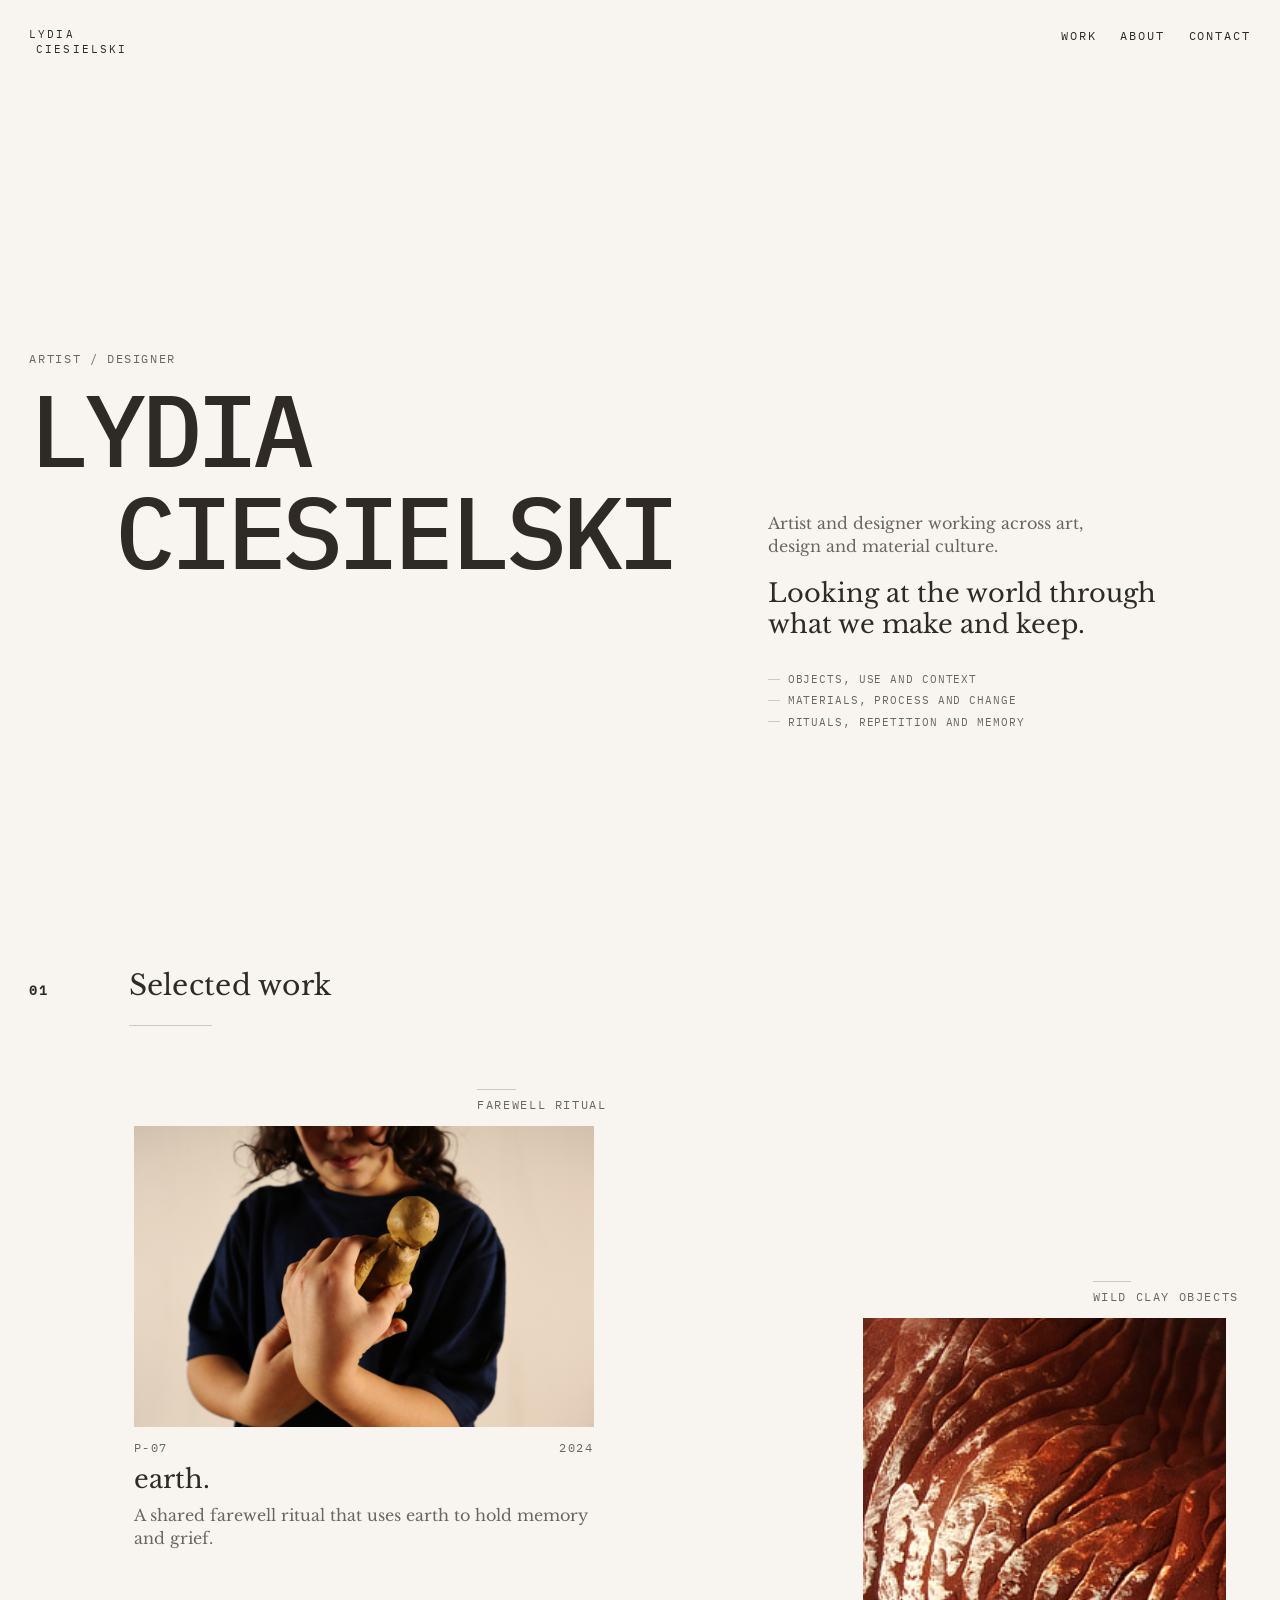
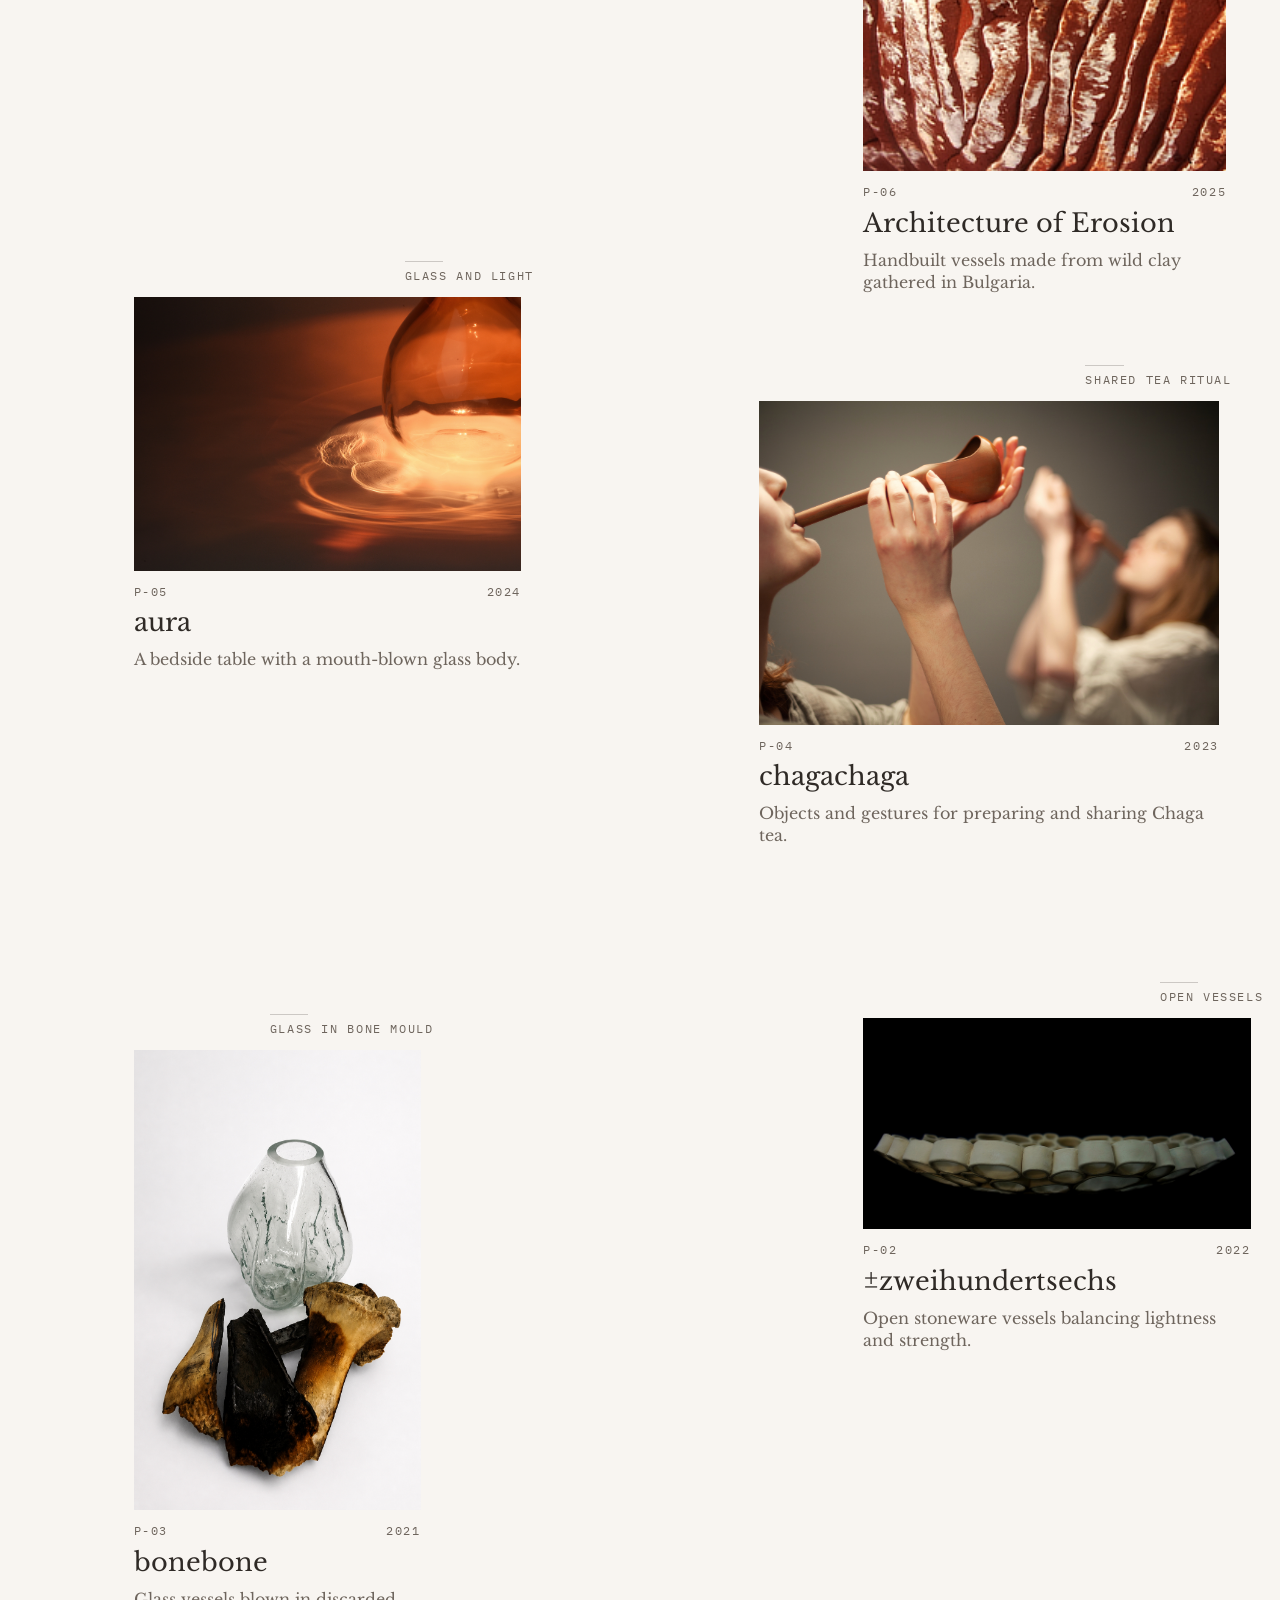
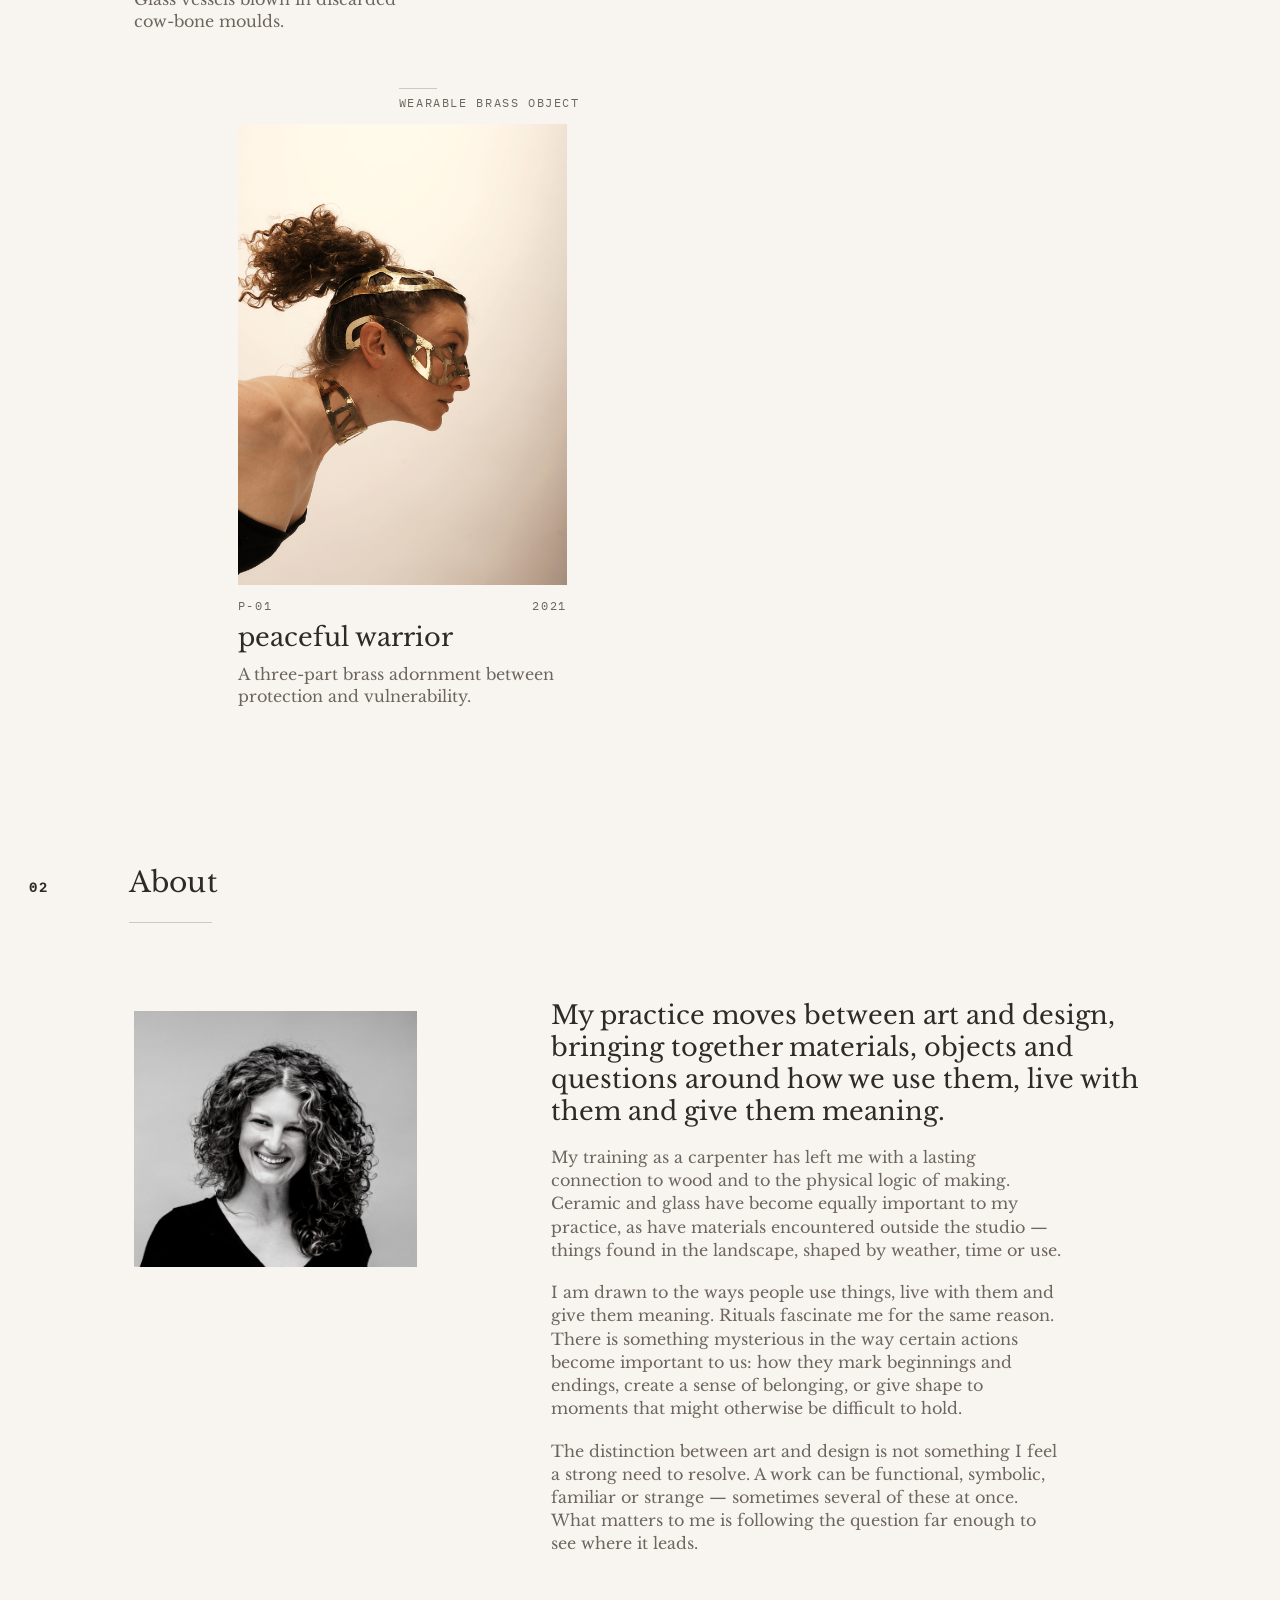
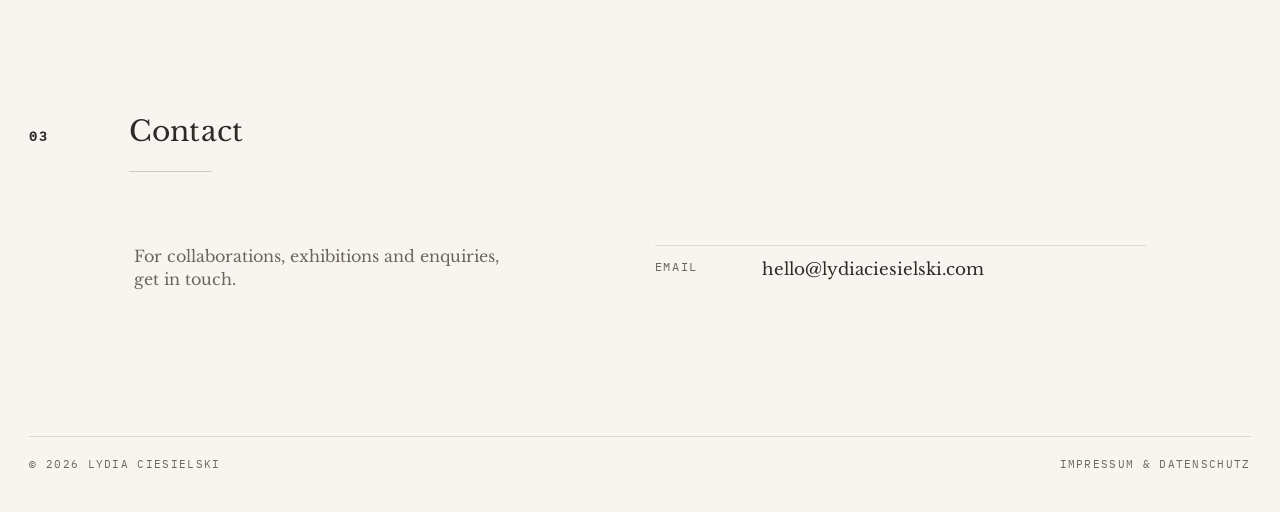
==== index.html @ 27c3c12f "Initial commit" ====
<!DOCTYPE html>
<html lang="en">
  <head>
    <meta charset="UTF-8" />
    <meta name="viewport" content="width=device-width, initial-scale=1.0" />
    <title>Lydia Ciesielski</title>
    <meta
      name="description"
      content="Portfolio of artist and designer Lydia Ciesielski, working across material, object, space, craft, and conceptual practice."
    />
    <link rel="icon" href="images/favicon.svg?v=20260809-5" type="image/svg+xml" />
    <link rel="stylesheet" href="css/styles.css" />
  </head>
  <body data-page="home">
    <div class="site-shell">
      <header class="site-header" data-header>
        <a class="site-signature" href="index.html" aria-label="Go to homepage">
          <span class="site-signature__first" data-name-first></span>
          <span class="site-signature__last" data-name-last></span>
        </a>

        <button
          class="menu-toggle"
          type="button"
          aria-expanded="false"
          aria-controls="site-menu"
          data-menu-button
        >
          Menu
        </button>

        <nav class="site-nav" id="site-menu" data-menu>
          <a href="#work" data-nav-link>Work</a>
          <a href="#about" data-nav-link>About</a>
          <a href="#contact" data-nav-link>Contact</a>
        </nav>
      </header>

      <main>
        <section class="intro" aria-labelledby="intro-title">
          <div class="intro__identity">
            <p class="eyebrow" data-identity-kicker></p>
            <h1 class="intro__name" id="intro-title">
              <span data-name-first></span>
              <span data-name-last></span>
            </h1>
          </div>

          <div class="intro__copy">
            <p class="intro__descriptor" data-home-descriptor></p>
            <p class="intro__text" data-home-intro></p>
            <div class="intro__annotations" data-home-annotations></div>
          </div>

        </section>

        <section class="work-index section-anchor" id="work" aria-labelledby="work-title">
          <div class="section-head">
            <p class="section-number">01</p>
            <h2 class="section-title" id="work-title">Selected work</h2>
          </div>
          <ol class="project-index" data-project-index></ol>
        </section>

        <section class="about section-anchor" id="about" aria-labelledby="about-title">
          <div class="section-head">
            <p class="section-number">02</p>
            <h2 class="section-title" id="about-title">About</h2>
          </div>

          <div class="about__layout">
            <figure class="about__portrait">
              <img
                src="images/portrait.jpg"
                alt="Portrait placeholder for the artist in profile."
                width="577"
                height="1280"
                loading="lazy"
                decoding="async"
              />
            </figure>

            <div class="about__content">
              <p class="about__lede" data-about-lede></p>
              <div class="about__text" data-about-body></div>
            </div>
          </div>
        </section>

        <section class="contact section-anchor" id="contact" aria-labelledby="contact-title">
          <div class="section-head">
            <p class="section-number">03</p>
            <h2 class="section-title" id="contact-title">Contact</h2>
          </div>

          <div class="contact__layout">
            <p class="contact__note" data-contact-note></p>
            <ul class="contact__list" data-contact-list></ul>
          </div>
        </section>
      </main>

      <footer class="site-footer" aria-label="Site legal information">
        <p class="site-footer__copyright">&copy; 2026 Lydia Ciesielski</p>
        <a class="site-footer__link" href="impressum.html">Impressum & Datenschutz</a>
      </footer>
    </div>

    <script type="module" src="js/site.js"></script>
  </body>
</html>
---- css/styles.css ----
@font-face {
  font-family: "IBM Plex Mono";
  src: url("../fonts/IBM_Plex_Mono/IBMPlexMono-Regular.ttf") format("truetype");
  font-style: normal;
  font-weight: 400;
  font-display: swap;
}

@font-face {
  font-family: "IBM Plex Mono";
  src: url("../fonts/IBM_Plex_Mono/IBMPlexMono-Medium.ttf") format("truetype");
  font-style: normal;
  font-weight: 500;
  font-display: swap;
}

@font-face {
  font-family: "Libre Baskerville";
  src: url("../fonts/Libre_Baskerville/static/LibreBaskerville-Regular.ttf") format("truetype");
  font-style: normal;
  font-weight: 400;
  font-display: swap;
}

@font-face {
  font-family: "Libre Baskerville";
  src: url("../fonts/Libre_Baskerville/static/LibreBaskerville-Bold.ttf") format("truetype");
  font-style: normal;
  font-weight: 700;
  font-display: swap;
}

:root {
  --bg: #f8f5f1;
  --text: #2f2a26;
  --muted: #6e655d;
  --accent: #a35c35;
  --stone: #b8b0a7;
  --line: rgba(47, 42, 38, 0.14);
  --line-strong: rgba(47, 42, 38, 0.22);
  --shadow-soft: rgba(47, 42, 38, 0.04);

  --font-mono: "IBM Plex Mono", Menlo, Monaco, Consolas, "Liberation Mono", "Courier New", monospace;
  --font-serif: "Libre Baskerville", Baskerville, "Palatino Linotype", "Book Antiqua", Georgia, serif;

  --space-1: 0.4rem;
  --space-2: 0.75rem;
  --space-3: 1.2rem;
  --space-4: 1.75rem;
  --space-5: 2.5rem;
  --space-6: 4rem;
  --space-7: 6.5rem;
  --space-8: 9rem;

  --max-width: 1380px;
  --gutter: clamp(1rem, 2.3vw, 2rem);
  --transition: 240ms ease;
  --first-name-length: 5;
  --last-name-length: 10;
}

*,
*::before,
*::after {
  box-sizing: border-box;
}

html {
  scroll-behavior: smooth;
}

body {
  margin: 0;
  background: var(--bg);
  color: var(--text);
  font-family: var(--font-serif);
  line-height: 1.45;
  text-rendering: optimizeLegibility;
}

body.menu-open {
  overflow: hidden;
  height: 100dvh;
}

body[data-page="impressum"] {
  min-height: 100vh;
}

img {
  display: block;
  width: 100%;
  height: auto;
}

[hidden] {
  display: none !important;
}

a {
  color: inherit;
  text-decoration: none;
}

p,
ul,
ol,
dl,
figure,
h1,
h2,
h3 {
  margin: 0;
}

.site-shell {
  width: min(100%, calc(var(--max-width) + (var(--gutter) * 2)));
  margin: 0 auto;
  padding: 0 var(--gutter) var(--space-5);
}

.site-shell--project {
  --max-width: 1320px;
}

body[data-page="impressum"] .site-shell {
  min-height: 100vh;
  display: flex;
  flex-direction: column;
}

.site-header {
  position: sticky;
  top: 0;
  z-index: 30;
  display: flex;
  align-items: flex-start;
  justify-content: space-between;
  gap: var(--space-4);
  padding: var(--space-4) 0 0.85rem;
  background: color-mix(in srgb, var(--bg) 92%, transparent);
  backdrop-filter: blur(8px);
}

.site-signature {
  display: inline-grid;
  gap: 0.15rem;
  font-family: var(--font-mono);
  font-size: 0.7rem;
  letter-spacing: 0.18em;
  line-height: 1.15;
  text-transform: uppercase;
}

.site-signature__last {
  padding-left: calc((var(--last-name-length) - var(--first-name-length)) * 0.2ch);
}

.site-nav {
  display: flex;
  gap: 1.5rem;
  align-items: center;
  font-family: var(--font-mono);
  font-size: 0.72rem;
  letter-spacing: 0.16em;
  text-transform: uppercase;
}

.site-nav a,
.project-page__back a {
  position: relative;
}

.site-nav a::after,
.project-page__back a::after,
.contact__value::after {
  content: "";
  position: absolute;
  left: 0;
  bottom: -0.15rem;
  width: 100%;
  height: 1px;
  background: currentColor;
  transform: scaleX(0);
  transform-origin: left center;
  transition: transform var(--transition);
}

.site-nav a:hover::after,
.site-nav a:focus-visible::after,
.project-page__back a:hover::after,
.project-page__back a:focus-visible::after,
.contact__value:hover::after,
.contact__value:focus-visible::after {
  transform: scaleX(1);
}

.menu-toggle {
  display: none;
  border: 0;
  padding: 0;
  background: none;
  color: var(--text);
  font: 500 0.72rem/1 var(--font-mono);
  letter-spacing: 0.16em;
  text-transform: uppercase;
}

.intro {
  position: relative;
  display: grid;
  grid-template-columns: 7fr 5fr;
  gap: var(--space-6);
  min-height: min(88vh, 880px);
  padding: clamp(3rem, 8vw, 8.5rem) 0 var(--space-7);
  align-items: end;
}

.eyebrow,
.section-number,
.project-tease__meta,
.project-tease__note,
.gallery-item__caption,
.project-hero__code,
.project-hero__category,
.project-hero__year,
.project-extra__number,
.project-pagination span,
.contact__label {
  font-family: var(--font-mono);
  font-size: 0.72rem;
  letter-spacing: 0.14em;
  line-height: 1.5;
  text-transform: uppercase;
  color: var(--muted);
}

.intro__identity {
  position: relative;
  z-index: 1;
  align-self: center;
}

.intro__name {
  display: inline-grid;
  gap: 0.05em;
  margin-top: var(--space-2);
  font-family: var(--font-mono);
  font-size: clamp(2.9rem, 8vw, 7rem);
  font-weight: 500;
  letter-spacing: -0.05em;
  line-height: 0.95;
  text-transform: uppercase;
}

.intro__name span:last-child {
  padding-left: calc((var(--last-name-length) - var(--first-name-length)) * 0.28ch);
}

.intro__copy {
  position: relative;
  z-index: 1;
  display: grid;
  gap: var(--space-3);
  align-self: end;
  max-width: 31rem;
  padding-bottom: var(--space-4);
}

.intro__descriptor {
  max-width: 22rem;
  font-size: 1rem;
  color: var(--muted);
}

.intro__text {
  max-width: 27rem;
  font-size: clamp(1.35rem, 2vw, 1.75rem);
  line-height: 1.22;
}

.intro__annotations {
  display: grid;
  gap: 0.3rem;
  justify-items: start;
  margin-top: var(--space-2);
}

.intro__annotation {
  padding-left: 1.2rem;
  position: relative;
  font-family: var(--font-mono);
  font-size: 0.7rem;
  letter-spacing: 0.08em;
  text-transform: uppercase;
  color: var(--muted);
}

.intro__annotation::before {
  content: "";
  position: absolute;
  left: 0;
  top: 0.7em;
  width: 0.7rem;
  height: 1px;
  background: var(--line-strong);
}

.section-anchor {
  scroll-margin-top: 5rem;
}

.section-head {
  display: grid;
  grid-template-columns: 5rem minmax(0, 1fr);
  gap: var(--space-3);
  align-items: baseline;
  position: relative;
  padding-bottom: var(--space-3);
  margin-bottom: clamp(2.8rem, 4.8vw, 4.4rem);
}

.section-head::after {
  content: "";
  position: absolute;
  left: calc(5rem + var(--space-3));
  bottom: 0;
  width: clamp(3.5rem, 7vw, 5.2rem);
  height: 1px;
  background: var(--line-strong);
}

.section-title {
  font-size: clamp(1.4rem, 2.2vw, 1.8rem);
  font-weight: 400;
  letter-spacing: 0.01em;
}

.section-number {
  font-size: 0.8rem;
  font-weight: 600;
  letter-spacing: 0.16em;
  color: var(--text);
}

.work-index,
.about,
.contact {
  padding-top: var(--space-7);
}

.about,
.contact {
  padding-top: calc(var(--space-8) + 0.8rem);
}

.work-index .section-head {
  margin-bottom: clamp(4.6rem, 7.8vw, 7rem);
}

.about .section-head {
  margin-bottom: clamp(3.6rem, 5.9vw, 5.4rem);
}

.contact .section-head {
  margin-bottom: clamp(3.4rem, 5.7vw, 5rem);
}

.project-index {
  display: grid;
  grid-template-columns: repeat(12, minmax(0, 1fr));
  gap: var(--space-4) var(--gutter);
  list-style: none;
  padding: 0;
}

.project-index__item {
  grid-column: var(--col-start, 1) / span var(--col-span, 5);
  margin-top: var(--offset-top, 0rem);
}

.project-tease {
  position: relative;
  width: min(100%, var(--project-width, 100%));
}

.project-tease__figure {
  overflow: visible;
  background: transparent;
}

.project-tease__figure img {
  display: block;
  max-width: 100%;
  width: auto;
  height: auto;
  transition: transform 500ms ease, opacity var(--transition);
}

.project-tease__link:hover .project-tease__figure img,
.project-tease__link:focus-visible .project-tease__figure img {
  transform: translate3d(0, -0.2rem, 0) scale(1.018);
}

.project-tease__meta {
  display: flex;
  justify-content: space-between;
  gap: var(--space-3);
  margin-top: var(--space-2);
}

.project-tease__title {
  margin-top: 0.6rem;
  font-size: clamp(1.3rem, 2vw, 1.8rem);
  font-weight: 400;
  line-height: 1.05;
}

.project-tease__category,
.project-tease__text,
.about__text p,
.contact__note,
.project-hero__description,
.project-notes__item {
  max-width: 32rem;
  font-size: 1rem;
  color: var(--muted);
}

.project-tease__category {
  margin-top: 0.4rem;
}

.project-tease__text {
  margin-top: var(--space-2);
  line-height: 1.38;
}

.project-tease__note {
  position: absolute;
  right: -0.8rem;
  bottom: calc(100% + 0.8rem);
  max-width: 10rem;
  padding-top: 0.4rem;
  text-align: right;
}

.project-tease__note--long {
  width: max-content;
  max-width: none;
  white-space: nowrap;
}

.project-tease__note::before {
  content: "";
  position: absolute;
  top: 0;
  left: 0;
  width: 2.4rem;
  height: 1px;
  background: var(--line-strong);
}

.about__layout,
.contact__layout,
.project-hero {
  display: grid;
  grid-template-columns: repeat(12, minmax(0, 1fr));
  gap: var(--space-4) var(--gutter);
}

.about__portrait {
  grid-column: 2 / span 3;
  max-width: 18rem;
  margin-top: var(--space-2);
  overflow: hidden;
}

.about__content {
  grid-column: 6 / span 6;
  display: grid;
  gap: var(--space-3);
}

.about__lede {
  font-size: clamp(1.25rem, 2vw, 1.65rem);
  line-height: 1.25;
}

.about__text {
  display: grid;
  gap: var(--space-3);
}

.contact__note {
  grid-column: 2 / span 4;
}

.contact__list {
  grid-column: 7 / span 5;
  display: grid;
  gap: var(--space-3);
  list-style: none;
  padding: 0;
}

.contact__item {
  display: grid;
  grid-template-columns: 5.5rem 1fr;
  gap: var(--space-3);
  padding-top: var(--space-2);
  border-top: 1px solid var(--line);
}

.contact__value {
  position: relative;
  justify-self: start;
  font-size: 1.05rem;
}

.project-page {
  padding-top: var(--space-5);
}

.project-page__back {
  margin: var(--space-5) 0 var(--space-6);
  font-family: var(--font-mono);
  font-size: 0.72rem;
  letter-spacing: 0.14em;
  text-transform: uppercase;
}

.project-hero__meta {
  grid-column: 1 / span 2;
  display: grid;
  gap: 0.35rem;
}

.project-hero__heading {
  grid-column: 3 / span 4;
}

.project-hero__heading h1,
.project-missing h1 {
  font-size: clamp(2.3rem, 5vw, 4.6rem);
  font-weight: 400;
  line-height: 0.95;
}

.project-hero__year {
  margin-top: var(--space-2);
}

.project-hero__summary {
  grid-column: 8 / span 5;
  display: grid;
  gap: var(--space-4);
  align-self: end;
}

.project-facts {
  display: grid;
  grid-template-columns: 6rem 1fr;
  gap: 0.45rem var(--space-3);
  padding-top: var(--space-2);
  border-top: 1px solid var(--line);
  color: var(--muted);
}

.project-facts dt {
  font-family: var(--font-mono);
  font-size: 0.7rem;
  letter-spacing: 0.12em;
  text-transform: uppercase;
}

.project-notes {
  display: grid;
  gap: var(--space-2);
}

.project-gallery {
  display: grid;
  grid-template-columns: repeat(12, minmax(0, 1fr));
  gap: var(--space-4) var(--gutter);
  padding-top: var(--space-7);
}

.project-gallery--nested {
  padding-top: var(--space-4);
}

.gallery-item {
  grid-column: var(--col-start, 1) / span var(--col-span, 6);
  margin-top: var(--offset-top, 0rem);
}

.gallery-item img {
  background: rgba(255, 255, 255, 0.45);
  object-fit: cover;
}

.gallery-item--tall img {
  aspect-ratio: 3 / 4.4;
}

.gallery-item--wide img {
  aspect-ratio: 1.62 / 1;
}

.gallery-item--small img {
  aspect-ratio: 1.3 / 1;
}

.gallery-item--square img {
  aspect-ratio: 1 / 1;
}

.gallery-item__caption {
  margin-top: var(--space-2);
}

.project-extra {
  padding-top: var(--space-7);
}

.project-extra__group + .project-extra__group {
  margin-top: var(--space-7);
}

.project-extra__header {
  display: grid;
  grid-template-columns: 3rem 1fr;
  gap: var(--space-3);
  align-items: baseline;
  margin-bottom: var(--space-2);
}

.project-extra__title {
  font-size: 1.35rem;
  font-weight: 400;
}

.project-pagination {
  display: flex;
  justify-content: space-between;
  gap: var(--space-4);
  padding-top: var(--space-8);
  border-top: 1px solid var(--line);
  margin-top: var(--space-8);
}

.project-pagination__link {
  display: grid;
  gap: 0.4rem;
}

.project-pagination strong {
  font-size: 1.2rem;
  font-weight: 400;
}

.is-hidden {
  visibility: hidden;
}

.project-missing {
  padding: var(--space-8) 0;
  display: grid;
  gap: var(--space-3);
}

.site-footer {
  display: flex;
  justify-content: space-between;
  align-items: baseline;
  gap: var(--space-3);
  margin-top: var(--space-8);
  padding-top: var(--space-3);
  border-top: 1px solid var(--line);
  font-family: var(--font-mono);
  font-size: 0.68rem;
  letter-spacing: 0.12em;
  line-height: 1.5;
  text-transform: uppercase;
  color: var(--muted);
  white-space: nowrap;
}

.site-footer__link {
  position: relative;
}

.site-footer__link::after {
  content: "";
  position: absolute;
  left: 0;
  bottom: -0.15rem;
  width: 100%;
  height: 1px;
  background: currentColor;
  transform: scaleX(0);
  transform-origin: left center;
  transition: transform var(--transition);
}

.site-footer__link:hover::after,
.site-footer__link:focus-visible::after {
  transform: scaleX(1);
}

.legal-page {
  padding-top: calc(var(--space-7) + 0.4rem);
  max-width: 100%;
  margin: 0;
  padding-inline: 0;
  flex: 1;
}

.legal-page__title {
  font-size: clamp(2rem, 4vw, 3rem);
  font-weight: 400;
  line-height: 1;
}

.legal-page__intro {
  margin-top: var(--space-2);
  max-width: 35rem;
  color: var(--muted);
}

.legal-grid {
  display: grid;
  grid-template-columns: minmax(0, 42rem);
  row-gap: calc(var(--space-5) + 0.4rem);
  margin-top: calc(var(--space-7) + 0.25rem);
  margin-left: clamp(7.5rem, 15vw, 12rem);
}

.legal-block {
  grid-column: 1;
  display: grid;
  gap: calc(var(--space-3) + 0.35rem);
  padding: 0.25rem 0;
  align-content: start;
}

.legal-block h2 {
  font-size: 1.15rem;
  font-weight: 400;
}

.legal-block--impressum,
.legal-block--bildnachweise {
  grid-column: 1;
}

.legal-block--bildnachweise {
  margin-top: calc(var(--space-4) + 0.2rem);
}

.legal-block--section-title {
  position: relative;
}

.legal-block--section-title h2 {
  font-size: clamp(1.35rem, 1.9vw, 1.6rem);
  letter-spacing: 0.01em;
}

.legal-block--section-title::before {
  content: var(--legal-marker);
  position: absolute;
  left: -6.9rem;
  top: 0.25rem;
  font-family: var(--font-mono);
  font-size: 0.72rem;
  letter-spacing: 0.14em;
  color: var(--muted);
  text-transform: uppercase;
}

.legal-block--section-title::after {
  content: "";
  position: absolute;
  left: -5.05rem;
  top: 0.75rem;
  width: 3.2rem;
  height: 1px;
  background: var(--line-strong);
}

.legal-block--impressum {
  --legal-marker: "01";
}

.legal-block--privacy-start {
  --legal-marker: "02";
  grid-column: 1;
  padding-top: calc(var(--space-6) - 0.7rem);
}

.legal-block p,
.legal-block li {
  color: var(--muted);
}

.legal-list {
  margin: 0;
  padding-left: 1.15rem;
  display: grid;
  gap: 0.45rem;
}

.legal-small {
  width: fit-content;
  margin: calc(var(--space-8) - 0.5rem) 0 0 auto;
  text-align: right;
  font-family: var(--font-mono);
  font-size: 0.72rem;
  letter-spacing: 0.1em;
  text-transform: uppercase;
}

@media (max-width: 1100px) {
  .intro {
    grid-template-columns: 1fr;
    min-height: auto;
    gap: var(--space-5);
    padding-top: var(--space-7);
  }

  .intro__copy {
    padding-bottom: 0;
  }

  .about__portrait {
    grid-column: 1 / span 4;
  }

  .about__content {
    grid-column: 6 / span 7;
  }

  .contact__note {
    grid-column: 1 / span 5;
  }

  .contact__list {
    grid-column: 7 / span 6;
  }

  .project-hero__meta {
    grid-column: 1 / span 3;
  }

  .project-hero__heading {
    grid-column: 4 / span 5;
  }

  .project-hero__summary {
    grid-column: 1 / -1;
    max-width: 38rem;
    margin-top: var(--space-3);
  }
}

@media (max-width: 820px) {
  .site-header {
    align-items: center;
    padding-top: var(--space-3);
  }

  .menu-toggle {
    display: inline-flex;
    position: relative;
    z-index: 60;
    align-items: center;
    justify-content: center;
    width: 2.4rem;
    height: 2.4rem;
    font-size: 1.25rem;
    letter-spacing: 0;
    line-height: 1;
    text-transform: none;
  }

  .menu-toggle[aria-expanded="true"] {
    position: fixed;
    top: max(0.9rem, env(safe-area-inset-top));
    right: var(--gutter);
    z-index: 110;
  }

  .site-nav {
    position: fixed;
    top: 0;
    right: 0;
    bottom: 0;
    left: 0;
    width: 100vw;
    height: 100dvh;
    min-height: 100vh;
    z-index: 100;
    display: flex;
    flex-direction: column;
    align-items: center;
    justify-content: center;
    gap: var(--space-5);
    padding: clamp(5rem, 10vh, 7rem) var(--gutter);
    background: var(--bg);
    font-size: 0.95rem;
    letter-spacing: 0.14em;
    opacity: 0;
    visibility: hidden;
    transform: none;
    pointer-events: none;
    transition: opacity var(--transition), transform var(--transition), visibility var(--transition);
  }

  .menu-toggle[aria-expanded="true"] + .site-nav {
    opacity: 1;
    visibility: visible;
    transform: none;
    pointer-events: auto;
  }

  .site-nav a {
    font-size: 1rem;
    line-height: 1.4;
    padding: 0.25rem 0.5rem;
  }

  .intro__name {
    font-size: clamp(2.4rem, 14vw, 4.5rem);
  }

  .intro {
    min-height: 108svh;
    align-content: start;
    padding-top: calc(var(--space-8) - 0.25rem);
    padding-bottom: calc(var(--space-8) - 0.8rem);
    gap: calc(var(--space-7) - 0.1rem);
  }

  .intro__identity {
    margin-top: var(--space-2);
  }

  .intro__copy {
    padding-top: var(--space-3);
  }

  .section-head,
  .project-extra__header {
    grid-template-columns: 1fr;
    gap: 0.4rem;
  }

  .section-head::after {
    left: 0;
  }

  .project-index,
  .about__layout,
  .contact__layout,
  .project-hero,
  .project-gallery {
    grid-template-columns: repeat(6, minmax(0, 1fr));
  }

  .project-index__item,
  .gallery-item {
    grid-column: 1 / -1;
    margin-top: 0;
  }

  .project-index {
    display: grid;
    grid-template-columns: 1fr;
    gap: var(--space-6);
  }

  .project-index__item,
  .project-index__item--small,
  .project-index__item--tall {
    max-width: 100%;
    margin-left: 0;
    justify-self: stretch;
  }

  .project-tease {
    width: 100%;
    position: relative;
    padding-top: calc(var(--space-4) + 0.2rem);
  }

  .project-tease__link {
    display: block;
    width: 100%;
  }

  .project-tease__figure img {
    width: 100% !important;
    max-width: 100% !important;
  }

  .project-tease__meta,
  .project-tease__title,
  .project-tease__text {
    width: 100%;
    margin-left: 0;
    text-align: left;
  }

  .project-tease__note {
    position: absolute;
    top: 0;
    right: 0;
    bottom: auto;
    margin: 0;
    max-width: none;
    width: max-content;
    white-space: nowrap;
    text-align: right;
    z-index: 2;
  }

  .project-tease__note::before {
    left: auto;
    right: 0;
  }

  .about__portrait,
  .about__content,
  .contact__note,
  .contact__list,
  .project-hero__meta,
  .project-hero__heading,
  .project-hero__summary {
    grid-column: 1 / -1;
  }

  .about__portrait {
    max-width: 11rem;
  }

  .gallery-item--small,
  .gallery-item--square {
    max-width: 86%;
  }

  .gallery-item--tall {
    max-width: 72%;
    margin-left: auto;
  }

  .project-pagination {
    flex-direction: column;
  }

  .site-footer {
    gap: var(--space-2);
    font-size: 0.62rem;
    letter-spacing: 0.1em;
  }

  .legal-grid {
    grid-template-columns: minmax(0, 1fr);
    margin-left: 0;
    row-gap: var(--space-5);
  }

  .legal-block {
    grid-column: 1;
    padding: 0;
  }

  .legal-block--section-title::before {
    left: 0;
    top: -1.25rem;
  }

  .legal-block--section-title::after {
    left: 1.8rem;
    top: -0.75rem;
    width: 2.5rem;
  }
}

@media (max-width: 560px) {
  .site-shell {
    padding-bottom: var(--space-5);
  }

  .site-footer {
    font-size: 0.58rem;
    letter-spacing: 0.08em;
  }

  .site-signature {
    font-size: 0.66rem;
  }

  .intro {
    min-height: 112svh;
    padding-top: calc(var(--space-8) - 0.5rem);
    padding-bottom: calc(var(--space-8) - 1rem);
    gap: var(--space-6);
  }

  .intro__copy {
    gap: var(--space-2);
  }

  .work-index,
  .about,
  .contact,
  .project-gallery,
  .project-extra {
    padding-top: var(--space-6);
  }

  .about,
  .contact {
    padding-top: calc(var(--space-7) + 0.6rem);
  }

  .project-page__back {
    margin-bottom: var(--space-5);
  }

  .project-facts,
  .contact__item {
    grid-template-columns: 1fr;
  }

  .project-tease__figure img {
    width: 100% !important;
    max-width: 100% !important;
  }

  .project-index__item--small,
  .project-index__item--tall,
  .gallery-item--small,
  .gallery-item--tall,
  .gallery-item--square {
    max-width: 100%;
    margin-left: 0;
  }
}
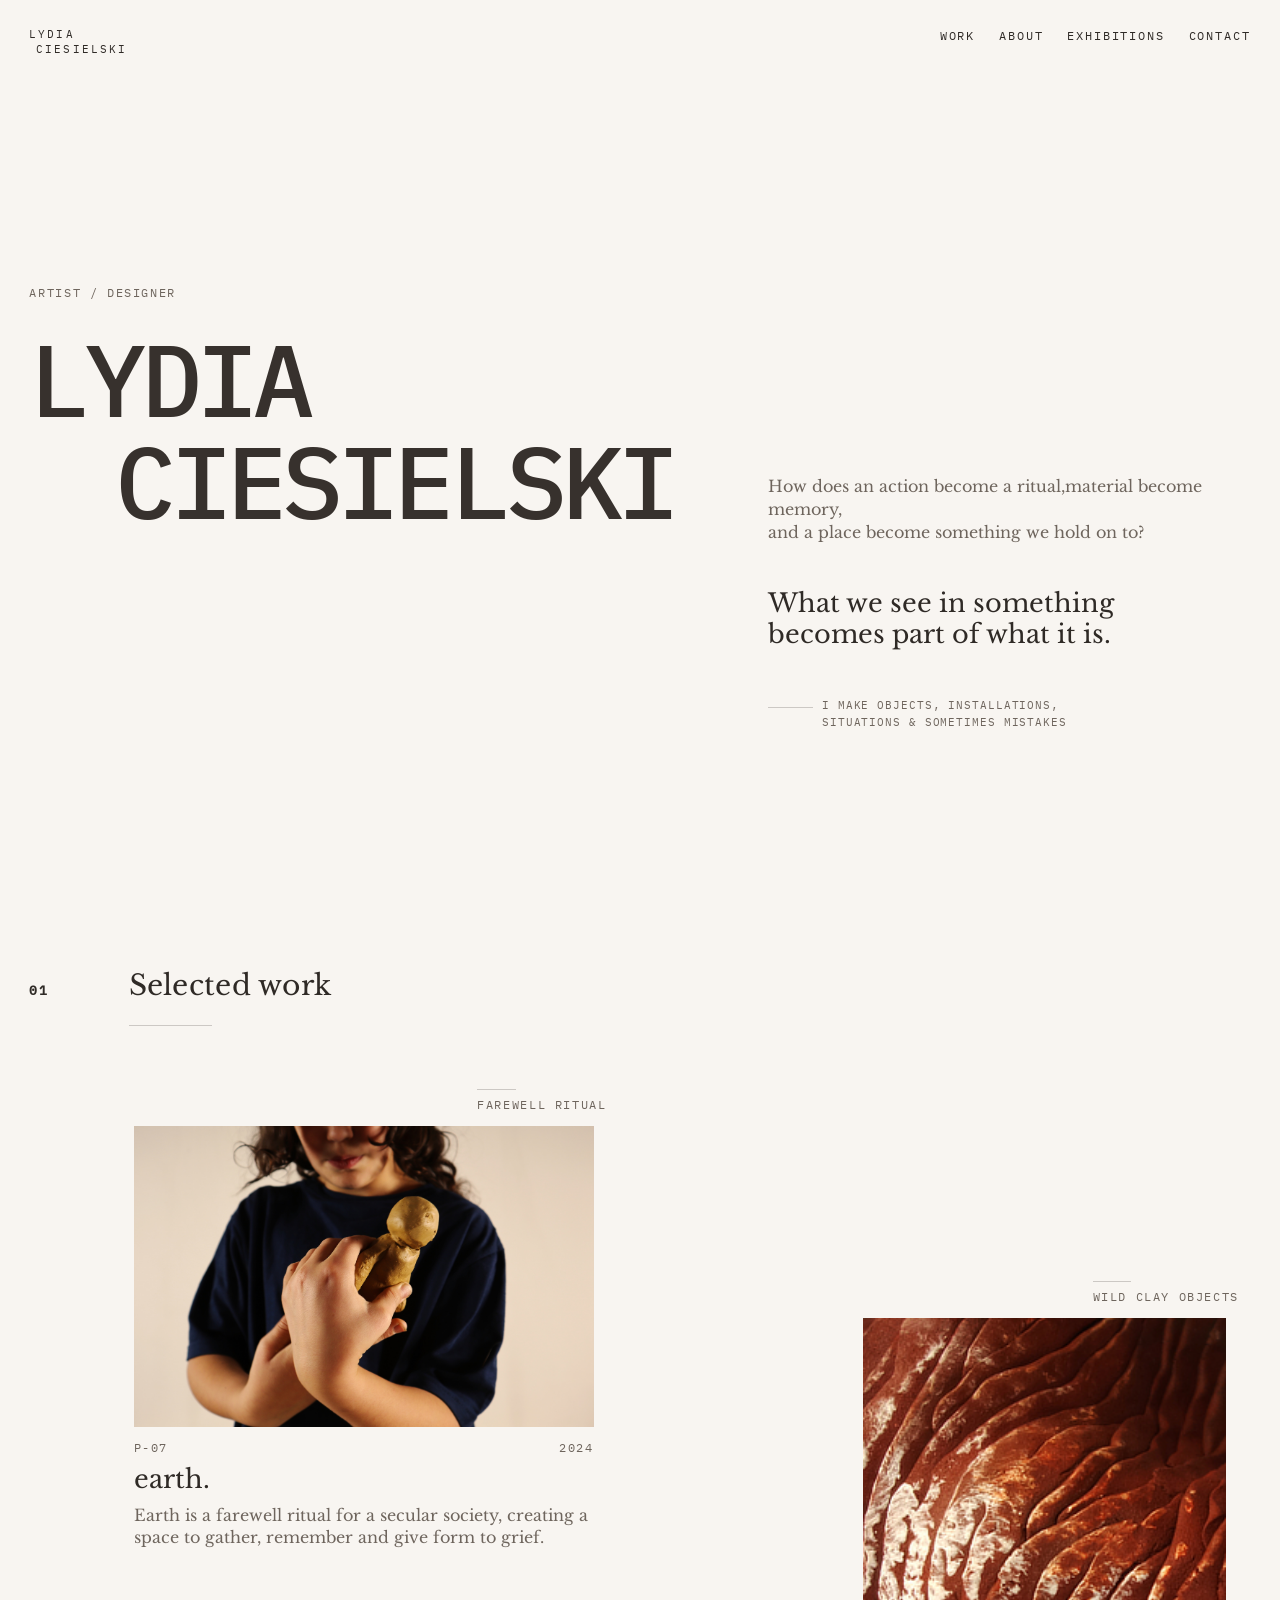
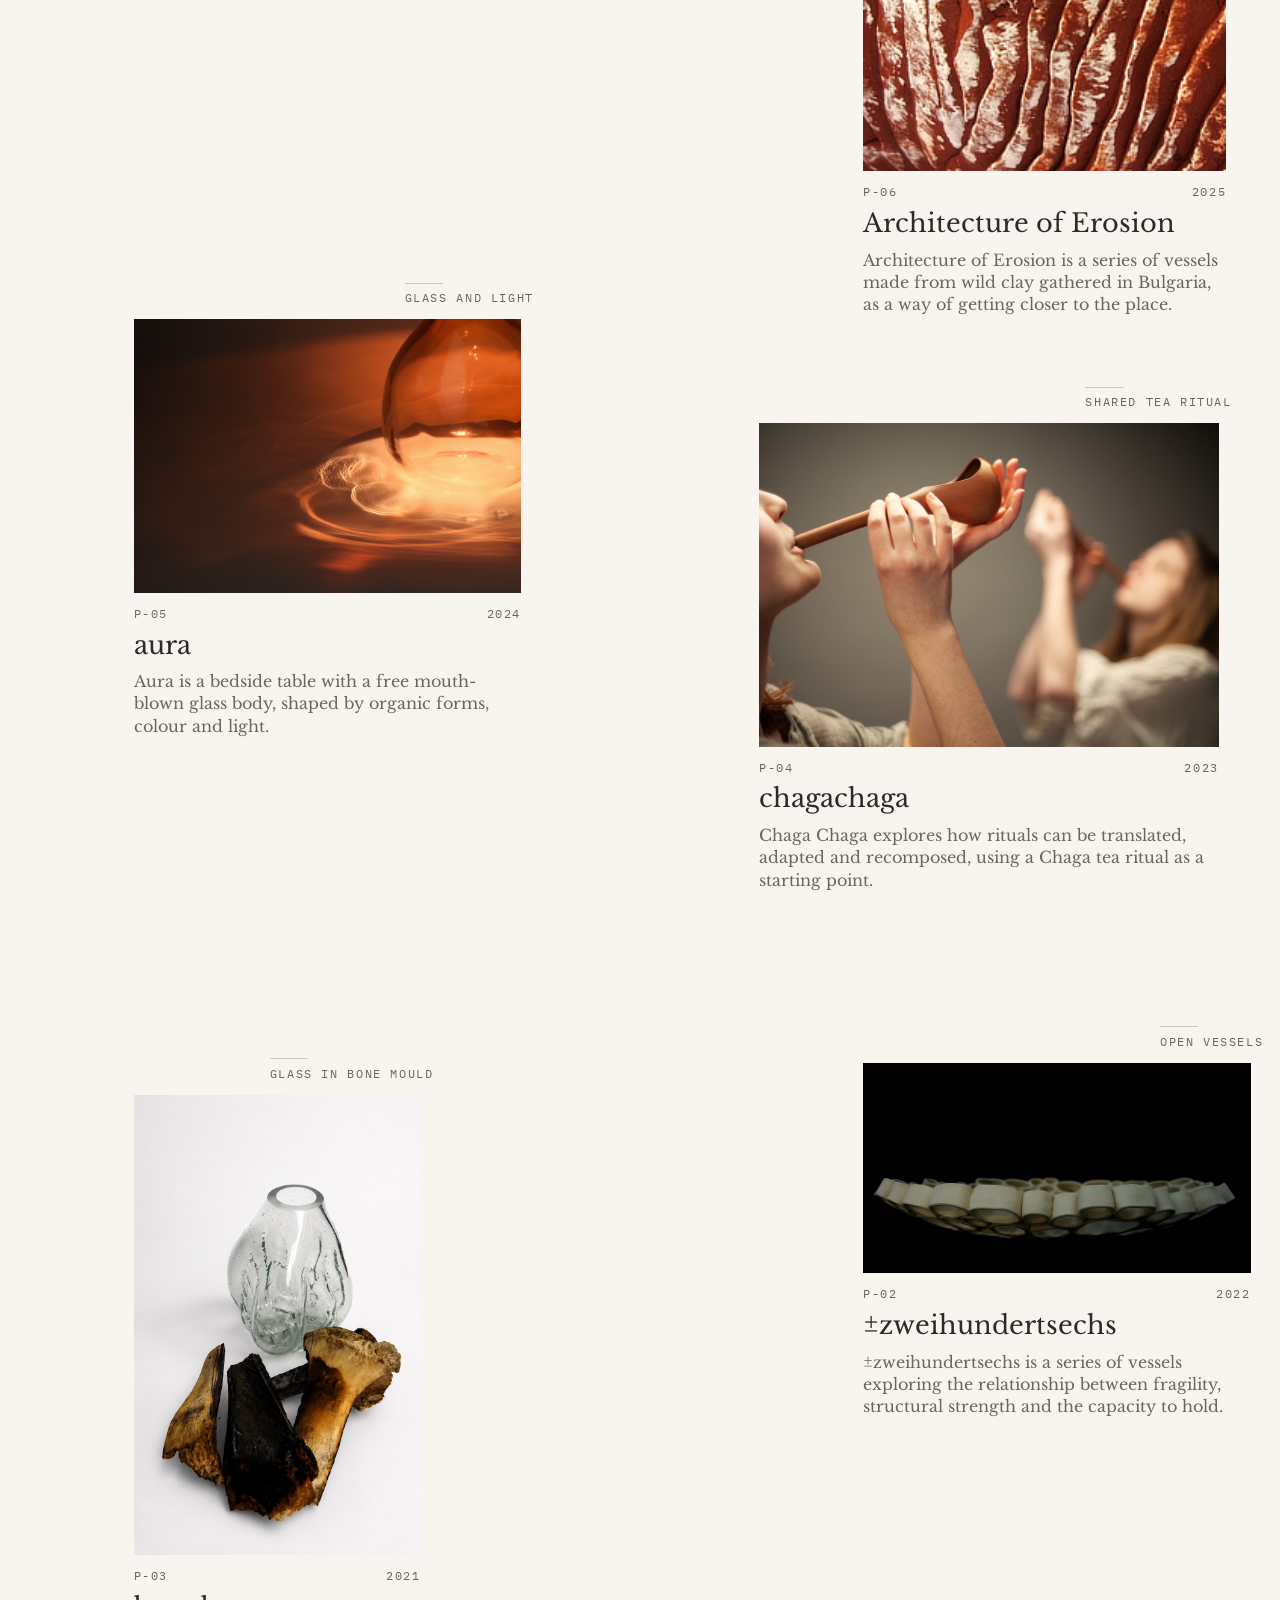
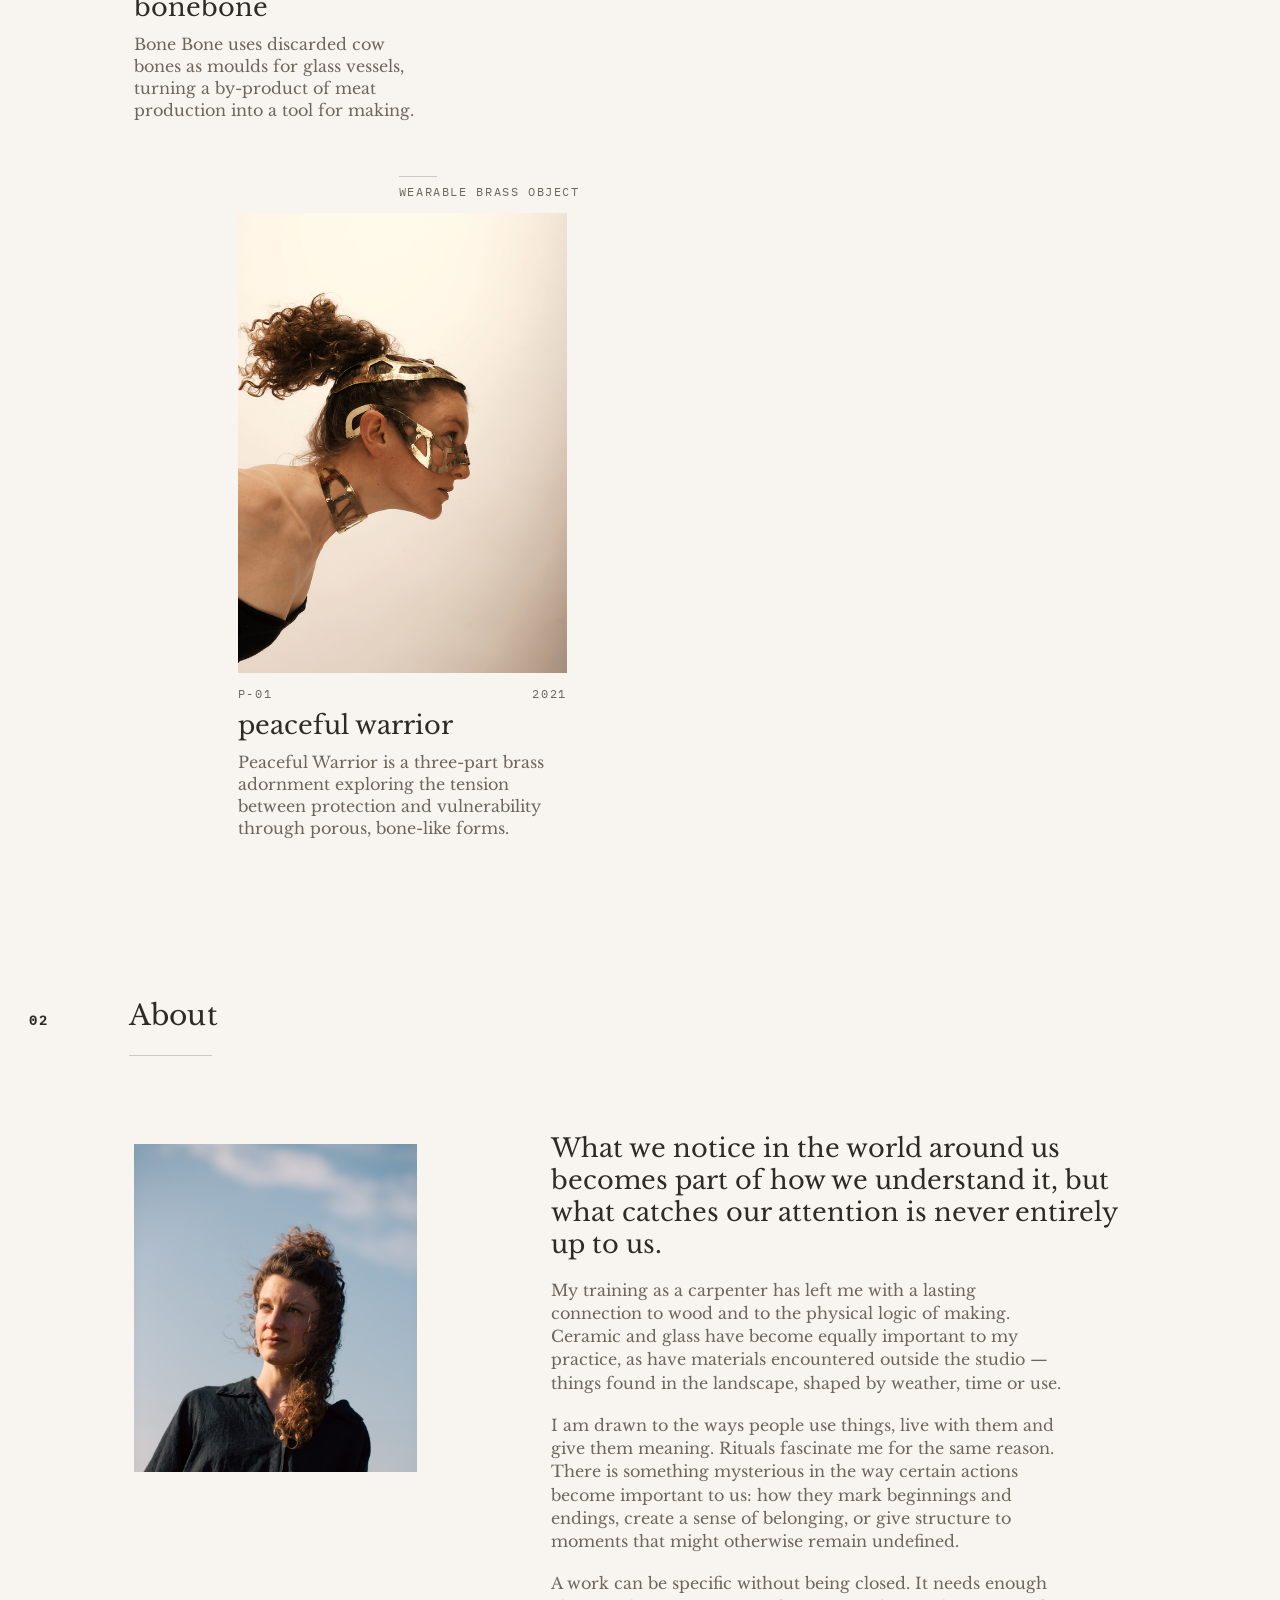
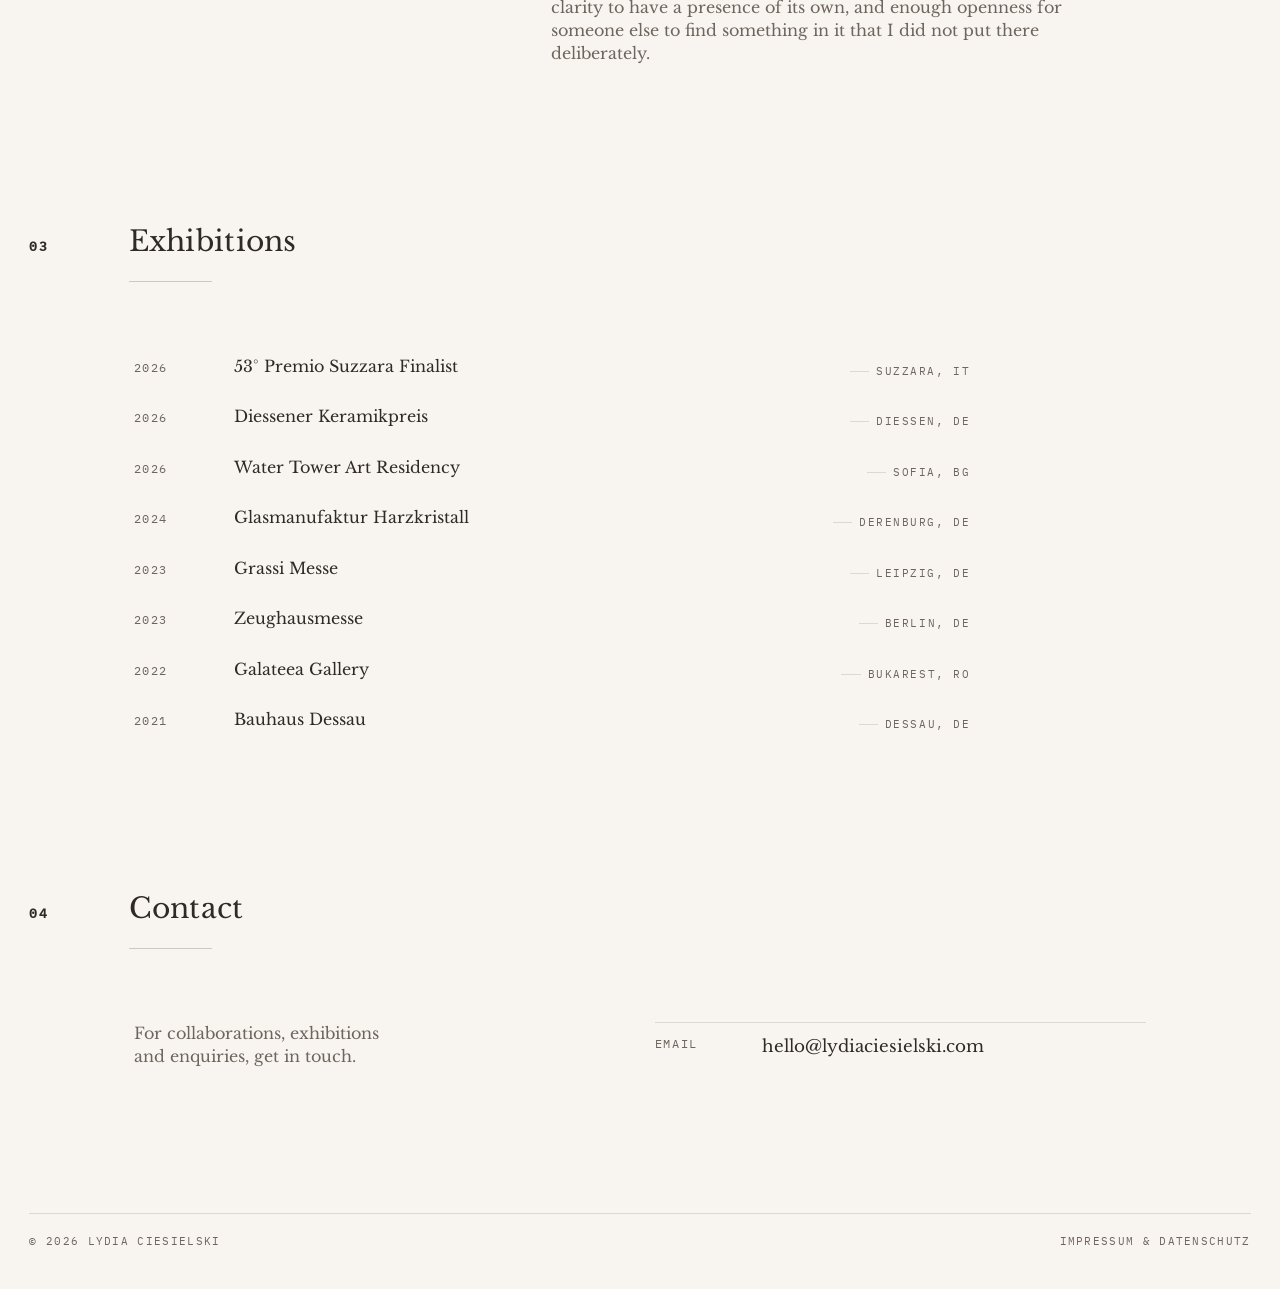
==== commit d03938cd: "Refine homepage, mobile layout and exhibitions" ====
--- a/index.html
+++ b/index.html
@@ -6,7 +6,7 @@
     <title>Lydia Ciesielski</title>
     <meta
       name="description"
-      content="Portfolio of artist and designer Lydia Ciesielski, working across material, object, space, craft, and conceptual practice."
+      content="Lydia Ciesielski — artist and designer. Selected works."
     />
     <link rel="icon" href="images/favicon.svg?v=20260809-5" type="image/svg+xml" />
     <link rel="stylesheet" href="css/styles.css" />
@@ -32,6 +32,7 @@
         <nav class="site-nav" id="site-menu" data-menu>
           <a href="#work" data-nav-link>Work</a>
           <a href="#about" data-nav-link>About</a>
+          <a href="#exhibitions" data-nav-link>Exhibitions</a>
           <a href="#contact" data-nav-link>Contact</a>
         </nav>
       </header>
@@ -87,9 +88,61 @@
           </div>
         </section>
 
+        <section class="exhibitions section-anchor" id="exhibitions" aria-labelledby="exhibitions-title">
+          <div class="section-head">
+            <p class="section-number">03</p>
+            <h2 class="section-title" id="exhibitions-title">Exhibitions</h2>
+          </div>
+
+          <div class="exhibitions__layout">
+            <ul class="exhibitions__list" aria-label="Exhibitions list">
+              <li class="exhibitions__item">
+                <span class="exhibitions__year">2026</span>
+                <span class="exhibitions__detail">53&deg; Premio Suzzara Finalist</span>
+                <span class="exhibitions__country">Suzzara, IT</span>
+              </li>
+              <li class="exhibitions__item">
+                <span class="exhibitions__year">2026</span>
+                <span class="exhibitions__detail">Diessener Keramikpreis</span>
+                <span class="exhibitions__country">Diessen, DE</span>
+              </li>
+              <li class="exhibitions__item">
+                <span class="exhibitions__year">2026</span>
+                <span class="exhibitions__detail">Water Tower Art Residency</span>
+                <span class="exhibitions__country">Sofia, BG</span>
+              </li>
+              <li class="exhibitions__item">
+                <span class="exhibitions__year">2024</span>
+                <span class="exhibitions__detail">Glasmanufaktur Harzkristall</span>
+                <span class="exhibitions__country">Derenburg, DE</span>
+              </li>
+              <li class="exhibitions__item">
+                <span class="exhibitions__year">2023</span>
+                <span class="exhibitions__detail">Grassi Messe</span>
+                <span class="exhibitions__country">Leipzig, DE</span>
+              </li>
+              <li class="exhibitions__item">
+                <span class="exhibitions__year">2023</span>
+                <span class="exhibitions__detail">Zeughausmesse</span>
+                <span class="exhibitions__country">Berlin, DE</span>
+              </li>
+              <li class="exhibitions__item">
+                <span class="exhibitions__year">2022</span>
+                <span class="exhibitions__detail">Galateea Gallery</span>
+                <span class="exhibitions__country">Bukarest, RO</span>
+              </li>
+              <li class="exhibitions__item">
+                <span class="exhibitions__year">2021</span>
+                <span class="exhibitions__detail">Bauhaus Dessau</span>
+                <span class="exhibitions__country">Dessau, DE</span>
+              </li>
+            </ul>
+          </div>
+        </section>
+
         <section class="contact section-anchor" id="contact" aria-labelledby="contact-title">
           <div class="section-head">
-            <p class="section-number">03</p>
+            <p class="section-number">04</p>
             <h2 class="section-title" id="contact-title">Contact</h2>
           </div>
 
--- a/css/styles.css
+++ b/css/styles.css
@@ -150,6 +150,18 @@
   letter-spacing: 0.18em;
   line-height: 1.15;
   text-transform: uppercase;
+  opacity: 1;
+  transform: translateY(0);
+  visibility: visible;
+  transition: opacity 320ms ease, transform 320ms ease, visibility 0s linear 0s;
+}
+
+.site-signature--concealed {
+  opacity: 0;
+  transform: translateY(2px);
+  visibility: hidden;
+  pointer-events: none;
+  transition: opacity 320ms ease, transform 320ms ease, visibility 0s linear 320ms;
 }
 
 .site-signature__last {
@@ -239,15 +251,17 @@
   position: relative;
   z-index: 1;
   align-self: center;
+  transform: translateY(-3.6rem);
 }
 
 .intro__name {
   display: inline-grid;
   gap: 0.05em;
-  margin-top: var(--space-2);
+  margin-top: var(--space-4);
   font-family: var(--font-mono);
   font-size: clamp(2.9rem, 8vw, 7rem);
   font-weight: 500;
+  color: #37312d;
   letter-spacing: -0.05em;
   line-height: 0.95;
   text-transform: uppercase;
@@ -263,14 +277,25 @@
   display: grid;
   gap: var(--space-3);
   align-self: end;
-  max-width: 31rem;
+  max-width: 37rem;
   padding-bottom: var(--space-4);
 }
 
 .intro__descriptor {
-  max-width: 22rem;
+  max-width: 37rem;
   font-size: 1rem;
   color: var(--muted);
+  margin-bottom: 1.5rem;
+}
+
+.intro__descriptor-break-mobile,
+.intro__annotation-break-mobile,
+.intro__text-break-mobile {
+  display: none;
+}
+
+.intro__text-break-desktop {
+  display: block;
 }
 
 .intro__text {
@@ -283,7 +308,7 @@
   display: grid;
   gap: 0.3rem;
   justify-items: start;
-  margin-top: var(--space-2);
+  margin-top: var(--space-4);
 }
 
 .intro__annotation {
@@ -306,6 +331,50 @@
   background: var(--line-strong);
 }
 
+.intro__annotation--single {
+  padding-left: 0;
+  white-space: normal;
+  display: grid;
+  grid-template-columns: 2.8rem minmax(0, 1fr);
+  column-gap: 0.55rem;
+  row-gap: 0;
+  align-items: baseline;
+}
+
+.intro__annotation--single::before {
+  content: none;
+}
+
+.intro__annotation-line {
+  display: inline;
+}
+
+.intro__annotation-line--second::before {
+  content: none;
+}
+
+.intro__annotation-rule {
+  display: inline-block;
+  width: 2.8rem;
+  height: 1px;
+  margin: 0;
+  background: var(--line-strong);
+  position: relative;
+  top: -0.11em;
+}
+
+.intro__annotation-line--first {
+  grid-column: 2;
+  grid-row: 1;
+  white-space: nowrap;
+}
+
+.intro__annotation-line--second {
+  grid-column: 2;
+  grid-row: 2;
+  white-space: nowrap;
+}
+
 .section-anchor {
   scroll-margin-top: 5rem;
 }
@@ -349,6 +418,7 @@
   padding-top: var(--space-7);
 }
 
+.exhibitions,
 .about,
 .contact {
   padding-top: calc(var(--space-8) + 0.8rem);
@@ -363,6 +433,10 @@
 }
 
 .contact .section-head {
+  margin-bottom: clamp(3.4rem, 5.7vw, 5rem);
+}
+
+.exhibitions .section-head {
   margin-bottom: clamp(3.4rem, 5.7vw, 5rem);
 }
 
@@ -463,10 +537,67 @@
 
 .about__layout,
 .contact__layout,
+.exhibitions__layout,
 .project-hero {
   display: grid;
   grid-template-columns: repeat(12, minmax(0, 1fr));
   gap: var(--space-4) var(--gutter);
+}
+
+.exhibitions__list {
+  grid-column: 2 / span 9;
+  display: grid;
+  gap: clamp(1.15rem, 2.2vw, 1.65rem);
+  list-style: none;
+  padding: 0;
+}
+
+.exhibitions__item {
+  display: grid;
+  grid-template-columns: 5.5rem minmax(0, 1fr) 12.5rem;
+  align-items: baseline;
+  column-gap: var(--space-2);
+  padding-top: 0;
+  border-top: 0;
+}
+
+.exhibitions__year {
+  font-family: var(--font-mono);
+  font-size: 0.72rem;
+  letter-spacing: 0.14em;
+  line-height: 1.5;
+  text-transform: uppercase;
+  color: var(--muted);
+}
+
+.exhibitions__detail {
+  color: var(--text);
+  font-size: 1rem;
+}
+
+.exhibitions__country {
+  justify-self: end;
+  display: inline-grid;
+  grid-auto-flow: column;
+  align-items: center;
+  justify-content: end;
+  gap: 0.45rem;
+  white-space: nowrap;
+  text-align: right;
+  margin-right: 4.5rem;
+  font-family: var(--font-mono);
+  font-size: 0.68rem;
+  letter-spacing: 0.14em;
+  line-height: 1.4;
+  text-transform: uppercase;
+  color: var(--muted);
+}
+
+.exhibitions__country::before {
+  content: "";
+  width: 1.2rem;
+  height: 1px;
+  background: var(--line);
 }
 
 .about__portrait {
@@ -545,6 +676,17 @@
   font-size: clamp(2.3rem, 5vw, 4.6rem);
   font-weight: 400;
   line-height: 0.95;
+}
+
+.project-hero__heading h1.project-hero__title--split {
+  display: inline-grid;
+  width: max-content;
+  max-width: 100%;
+  line-height: 0.88;
+}
+
+.project-hero__heading h1.project-hero__title--split span {
+  display: block;
 }
 
 .project-hero__year {
@@ -832,6 +974,22 @@
 
   .intro__copy {
     padding-bottom: 0;
+  }
+
+  .intro__identity {
+    transform: none;
+  }
+
+  .intro__name {
+    margin-top: var(--space-2);
+  }
+
+  .intro__annotations {
+    margin-top: var(--space-3);
+  }
+
+  .intro__descriptor {
+    margin-bottom: 1rem;
   }
 
   .about__portrait {
@@ -936,19 +1094,94 @@
   }
 
   .intro {
-    min-height: 108svh;
+    grid-template-columns: 1fr;
+    grid-template-rows: minmax(0, 2fr) auto;
+    min-height: calc(100svh - clamp(3.2rem, 8.2svh, 4.2rem));
     align-content: start;
-    padding-top: calc(var(--space-8) - 0.25rem);
-    padding-bottom: calc(var(--space-8) - 0.8rem);
-    gap: calc(var(--space-7) - 0.1rem);
+    padding-top: clamp(1.6rem, 4.6svh, 2.2rem);
+    padding-bottom: clamp(1.6rem, 4.8svh, 2.2rem);
+    gap: clamp(1.25rem, 3.4svh, 1.98rem);
   }
 
   .intro__identity {
-    margin-top: var(--space-2);
+    grid-row: 1;
+    align-self: center;
+    margin-top: 0;
+    transform: none;
+  }
+
+  .intro__name {
+    margin-top: calc(var(--space-2) + 0.7rem);
   }
 
   .intro__copy {
-    padding-top: var(--space-3);
+    grid-row: 2;
+    align-self: start;
+    padding-top: clamp(0.55rem, 1.7svh, 0.9rem);
+    width: auto;
+    max-width: none;
+    margin-left: 25%;
+    margin-right: 1.75rem;
+    margin-top: 0;
+    transform: translateY(-3rem);
+  }
+
+  .intro__descriptor,
+  .intro__text {
+    padding-left: 0;
+  }
+
+  .intro__descriptor {
+    max-width: calc(100% - 30px);
+    padding-right: 30px;
+    box-sizing: border-box;
+  }
+
+  .intro__annotations {
+    margin-top: clamp(0.95rem, 2.2svh, 1.2rem);
+  }
+
+  .intro__annotation--single {
+    white-space: normal;
+    display: grid;
+    grid-template-columns: 2.8rem minmax(0, 1fr);
+    column-gap: 0.55rem;
+    row-gap: 0;
+    align-items: baseline;
+  }
+
+  .intro__annotation-rule {
+    grid-column: 1;
+    grid-row: 1;
+    margin: 0;
+    top: -0.11em;
+    align-self: center;
+  }
+
+  .intro__annotation-line--first {
+    grid-column: 2;
+    grid-row: 1;
+    white-space: normal;
+  }
+
+  .intro__annotation-line--second {
+    grid-column: 2;
+    grid-row: 2;
+    white-space: normal;
+  }
+
+  .intro__annotation-line--second::before {
+    content: none;
+  }
+
+  .intro__descriptor-break-mobile,
+  .intro__annotation-break-mobile,
+  .intro__text-break-mobile {
+    display: block;
+  }
+
+  .intro__descriptor {
+    margin-bottom: clamp(0.95rem, 2.6svh, 1.3rem);
   }
 
   .section-head,
@@ -964,6 +1197,7 @@
   .project-index,
   .about__layout,
   .contact__layout,
+  .exhibitions__layout,
   .project-hero,
   .project-gallery {
     grid-template-columns: repeat(6, minmax(0, 1fr));
@@ -1035,6 +1269,7 @@
   .about__content,
   .contact__note,
   .contact__list,
+  .exhibitions__list,
   .project-hero__meta,
   .project-hero__heading,
   .project-hero__summary {
@@ -1103,24 +1338,43 @@
   }
 
   .intro {
-    min-height: 112svh;
-    padding-top: calc(var(--space-8) - 0.5rem);
-    padding-bottom: calc(var(--space-8) - 1rem);
-    gap: var(--space-6);
+    min-height: calc(100svh - clamp(3rem, 8.2svh, 3.8rem));
+    padding-top: clamp(1.4rem, 4.3svh, 1.9rem);
+    padding-bottom: clamp(1.6rem, 5.2svh, 2.2rem);
+    gap: clamp(0.9rem, 2.7svh, 1.45rem);
   }
 
   .intro__copy {
-    gap: var(--space-2);
+    gap: clamp(0.75rem, 1.8svh, 1rem);
+  }
+
+  .intro__descriptor,
+  .intro__text {
+    padding-left: 0;
+  }
+
+  .intro__identity {
+    transform: none;
+  }
+
+  .intro__copy {
+    transform: translateY(-3rem);
+  }
+
+  .intro__descriptor {
+    margin-bottom: clamp(0.65rem, 2svh, 0.9rem);
   }
 
   .work-index,
   .about,
+  .exhibitions,
   .contact,
   .project-gallery,
   .project-extra {
     padding-top: var(--space-6);
   }
 
+  .exhibitions,
   .about,
   .contact {
     padding-top: calc(var(--space-7) + 0.6rem);
@@ -1131,8 +1385,19 @@
   }
 
   .project-facts,
-  .contact__item {
+  .contact__item,
+  .exhibitions__item {
     grid-template-columns: 1fr;
+  }
+
+  .exhibitions__item {
+    row-gap: 0.2rem;
+  }
+
+  .exhibitions__country {
+    justify-self: start;
+    margin-top: 0.05rem;
+    margin-right: 0;
   }
 
   .project-tease__figure img {
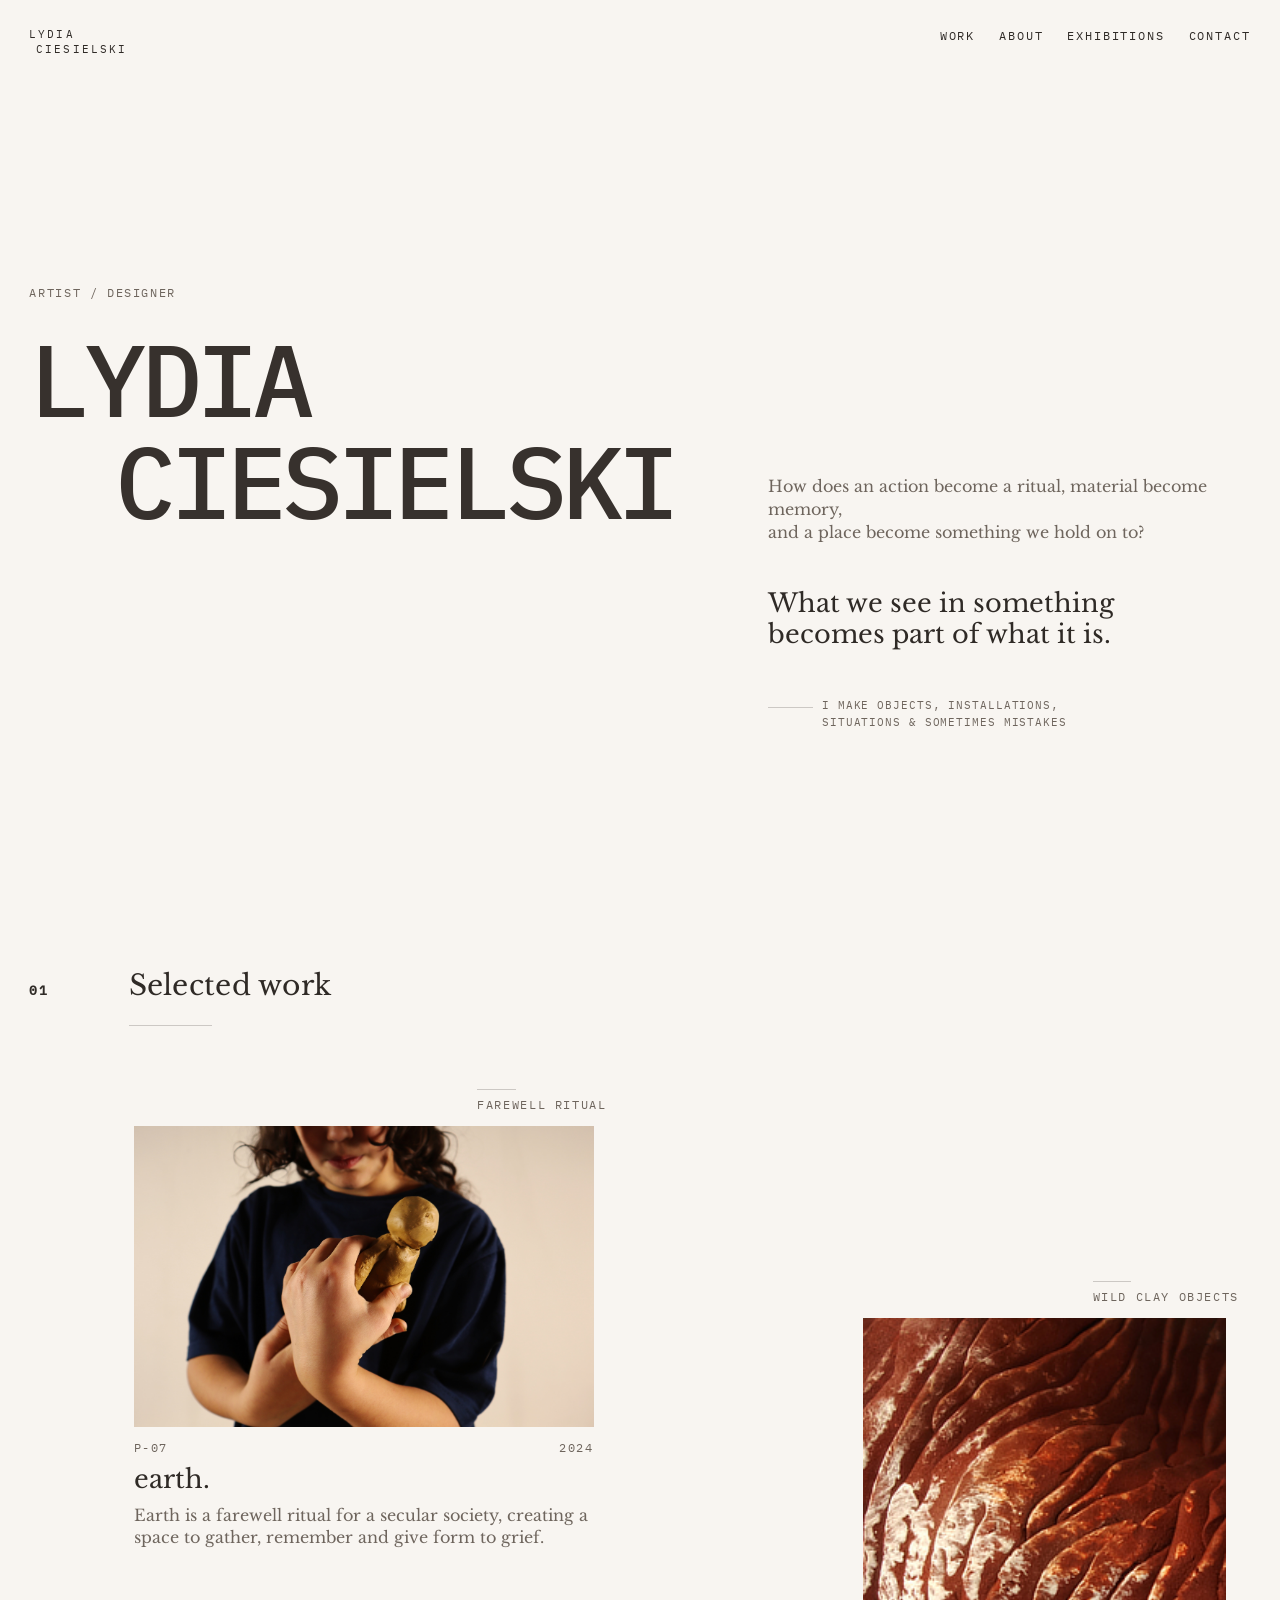
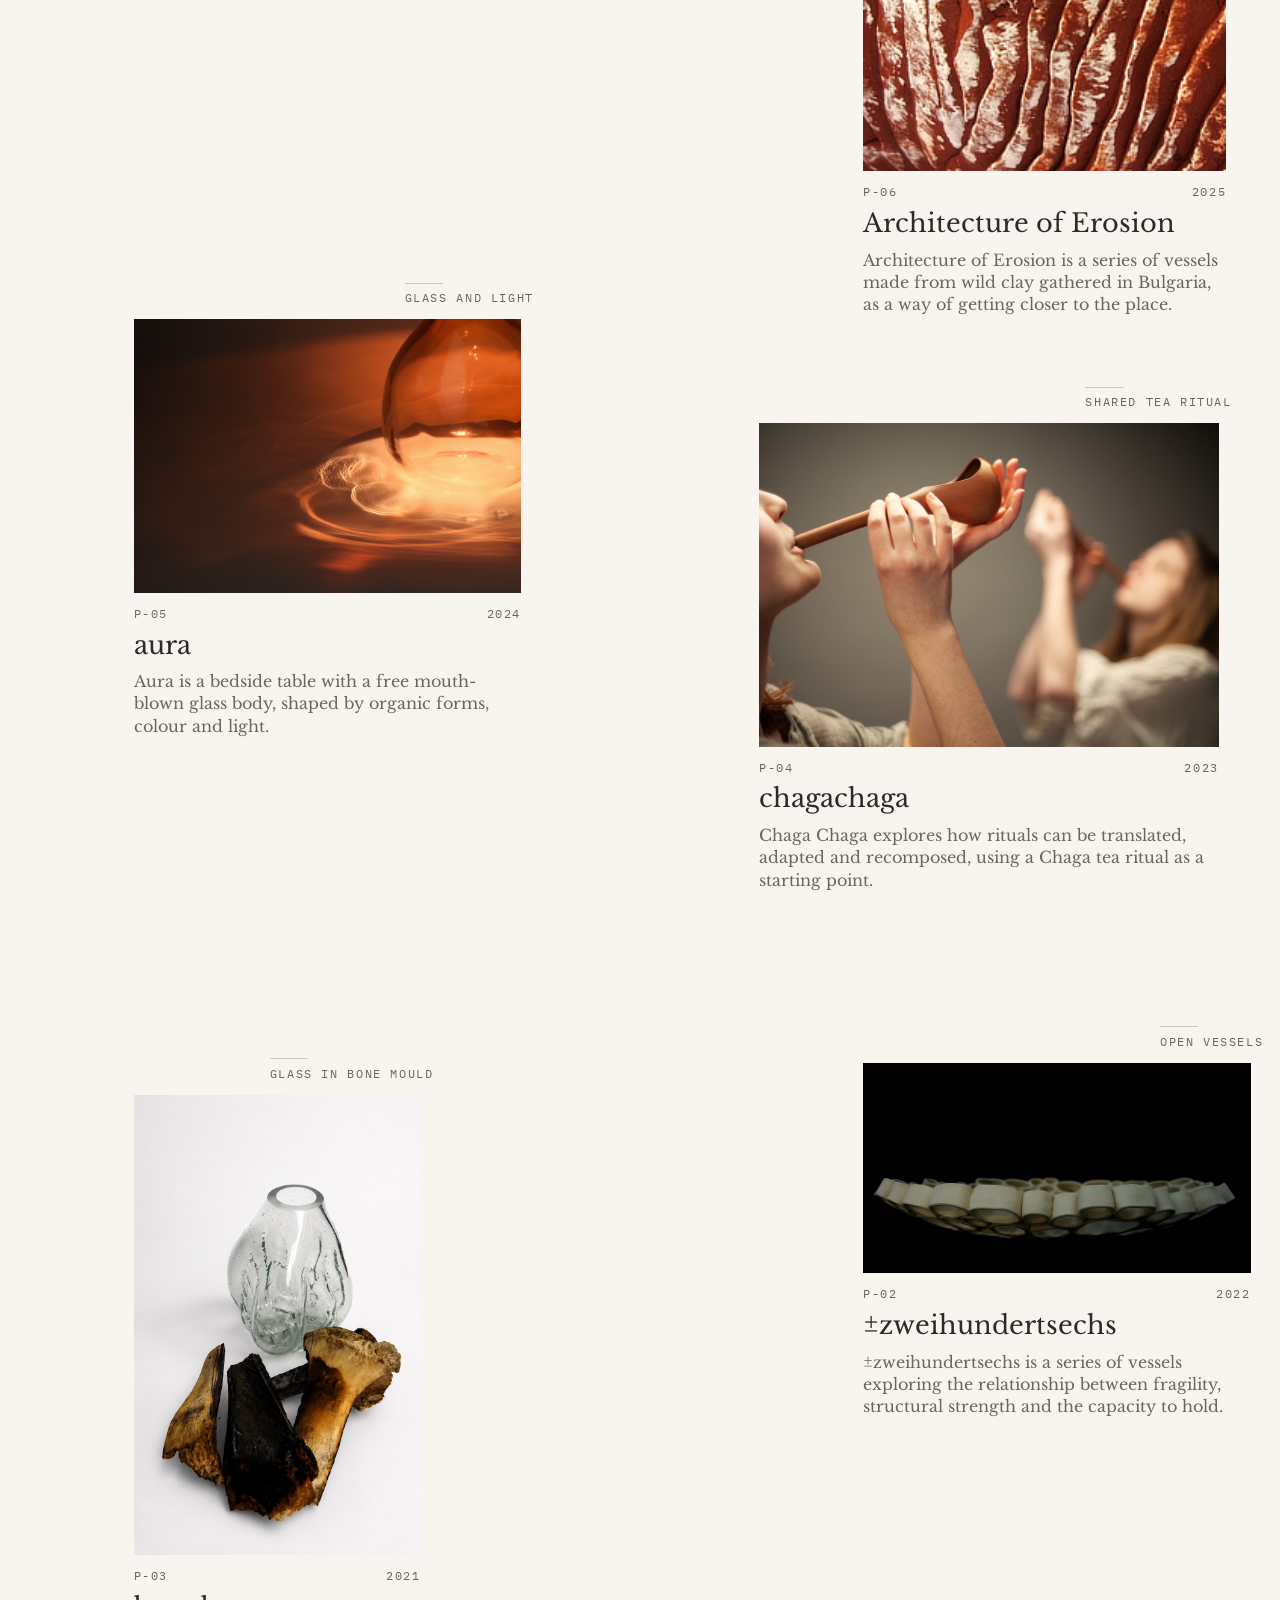
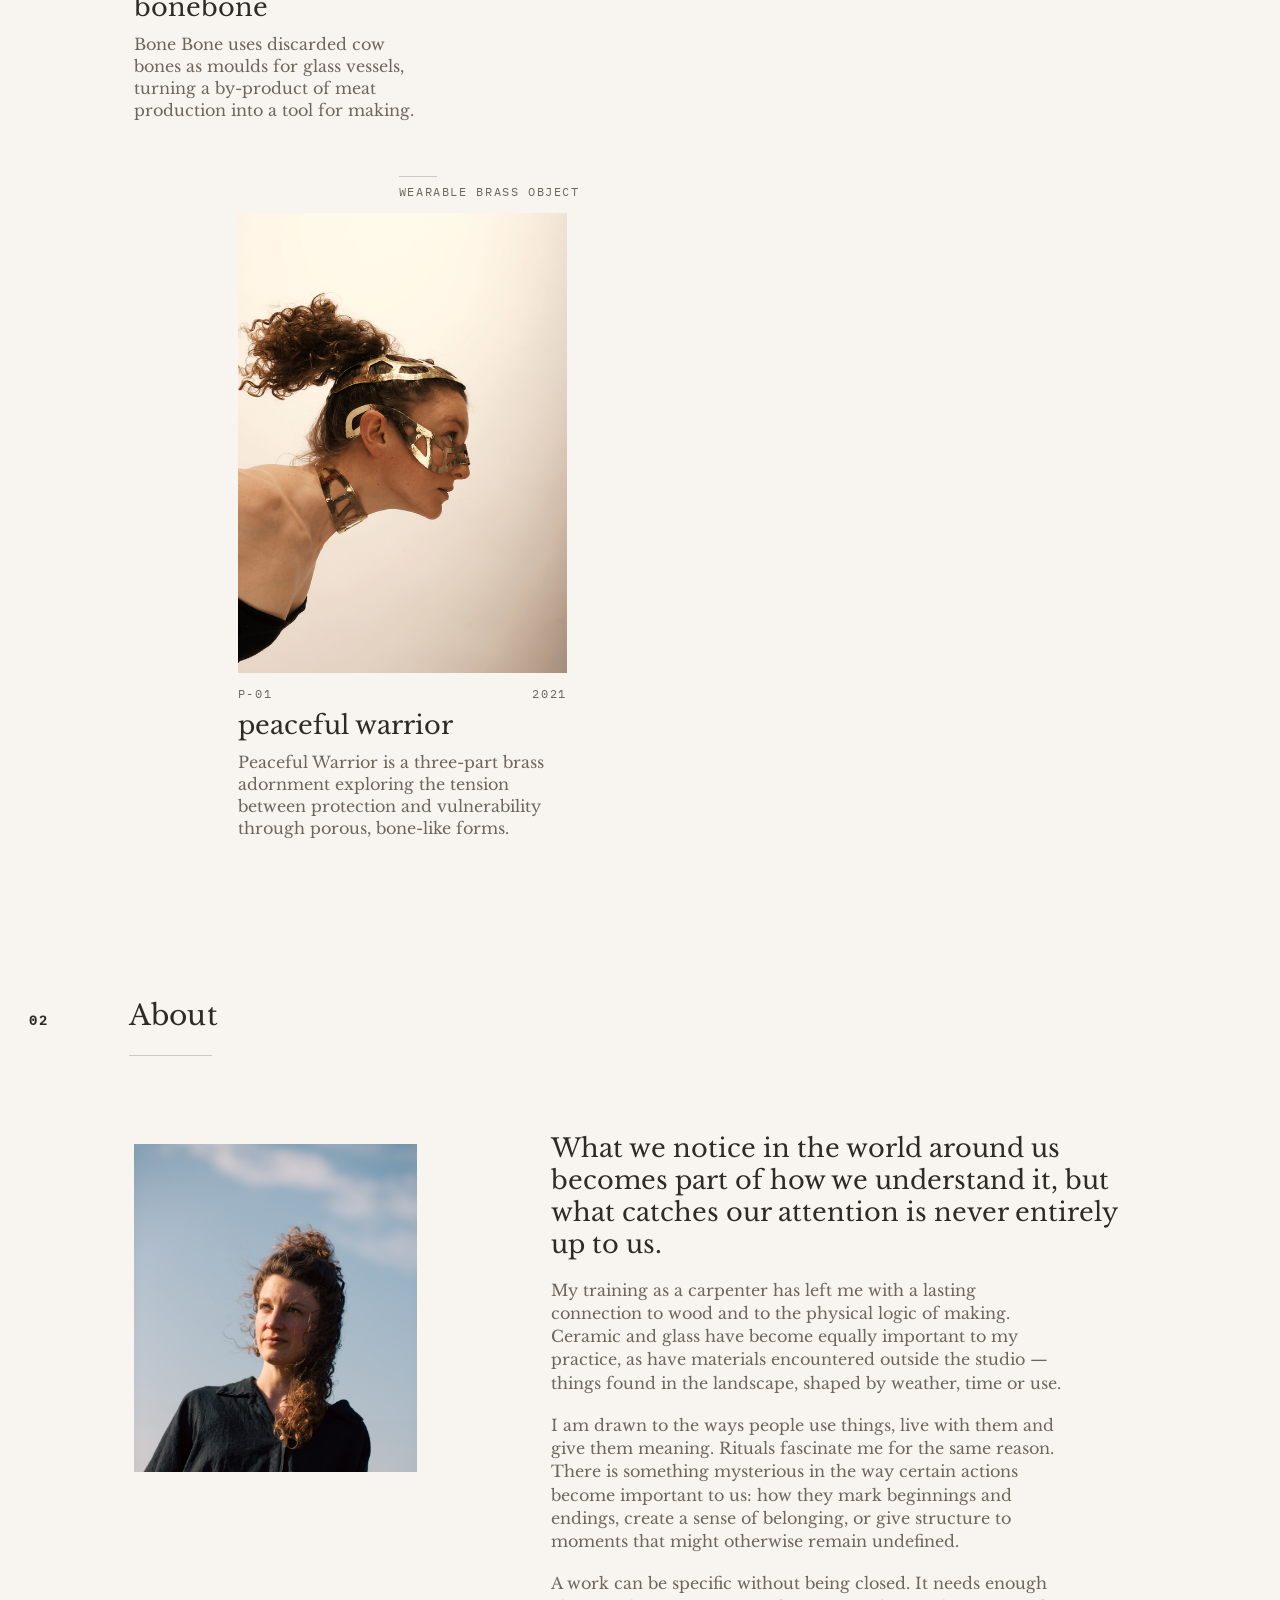
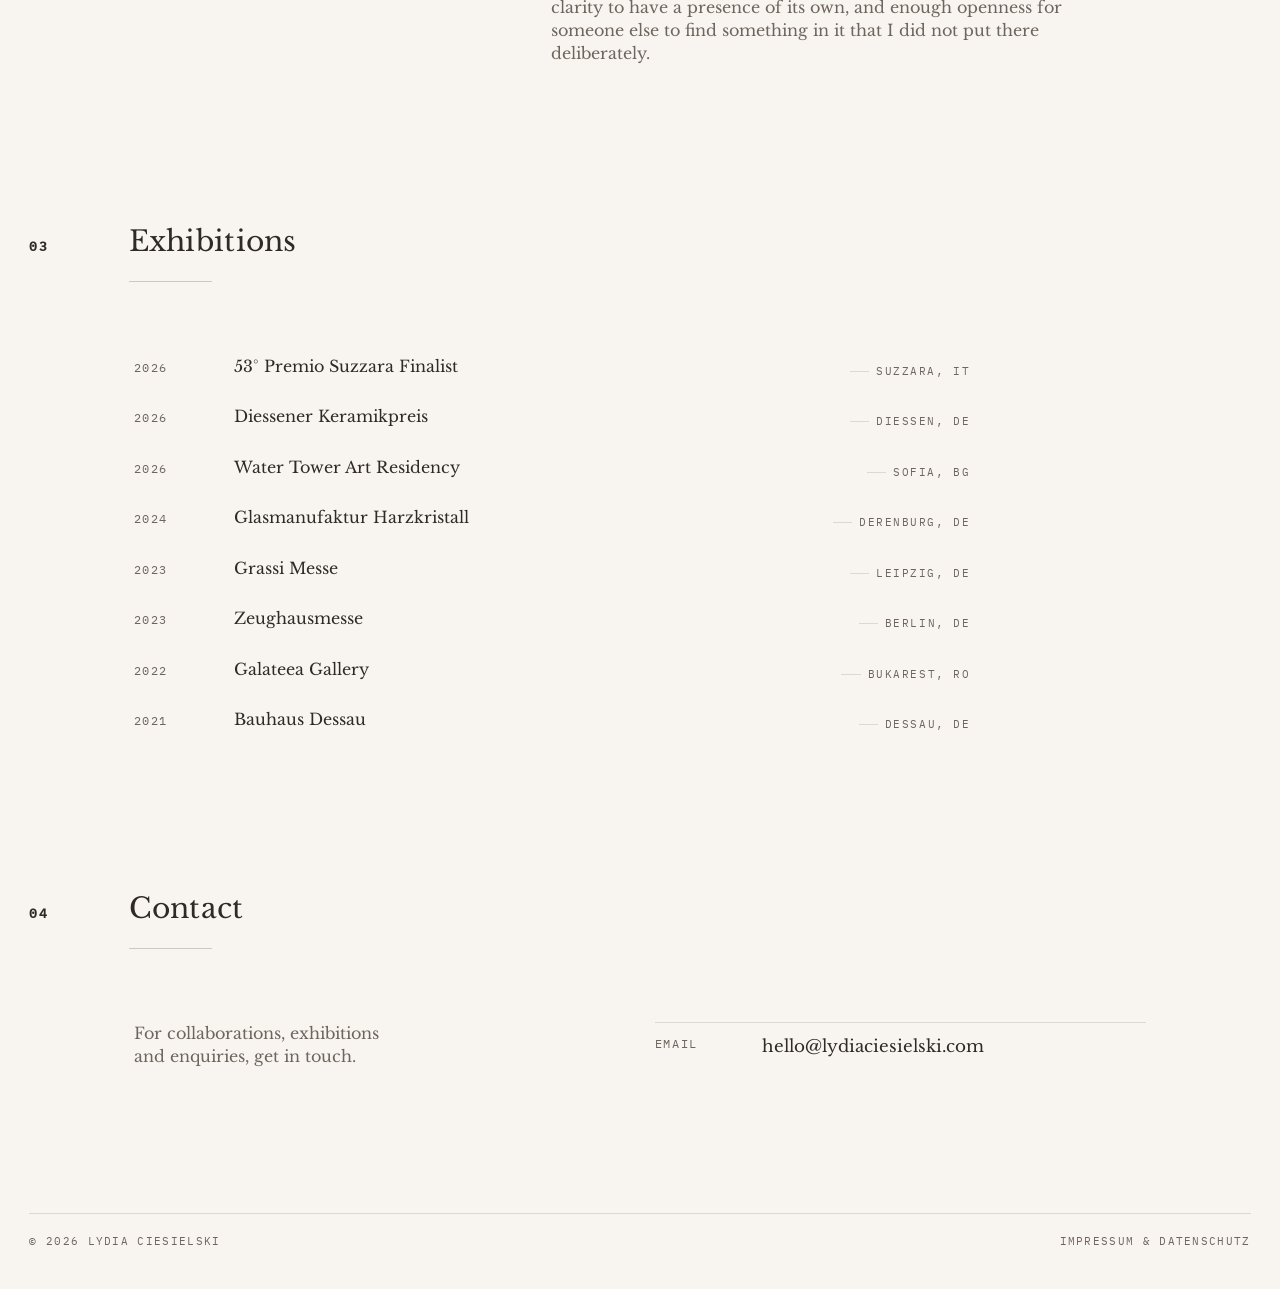
==== commit 6f2860f4: "cursor orange, mobile version, google description" ====
--- a/index.html
+++ b/index.html
@@ -6,10 +6,20 @@
     <title>Lydia Ciesielski</title>
     <meta
       name="description"
-      content="Lydia Ciesielski — artist and designer. Selected works."
+      content="Artist and designer. Selected works."
     />
+    <meta property="og:site_name" content="Lydia Ciesielski" />
+    <link rel="canonical" href="https://lydiaciesielski.com/" />
     <link rel="icon" href="images/favicon.svg?v=20260809-5" type="image/svg+xml" />
     <link rel="stylesheet" href="css/styles.css" />
+    <script type="application/ld+json">
+      {
+        "@context": "https://schema.org",
+        "@type": "WebSite",
+        "name": "Lydia Ciesielski",
+        "url": "https://lydiaciesielski.com/"
+      }
+    </script>
   </head>
   <body data-page="home">
     <div class="site-shell">
--- a/css/styles.css
+++ b/css/styles.css
@@ -474,6 +474,55 @@
 .project-tease__link:hover .project-tease__figure img,
 .project-tease__link:focus-visible .project-tease__figure img {
   transform: translate3d(0, -0.2rem, 0) scale(1.018);
+}
+
+.custom-cursor-dot {
+  position: fixed;
+  left: 0;
+  top: 0;
+  width: 32px;
+  height: 32px;
+  pointer-events: none;
+  transform: translate3d(calc(var(--x, -100px) - 50%), calc(var(--y, -100px) - 50%), 0);
+  z-index: 60;
+}
+
+.custom-cursor-dot::before {
+  content: "";
+  position: absolute;
+  inset: 0;
+  border-radius: 50%;
+  background: var(--accent);
+  opacity: 0;
+  transform: scale(0.8);
+  filter: blur(2px);
+  transition: opacity 140ms ease, transform 140ms ease, filter 140ms ease;
+}
+
+.custom-cursor-dot.is-visible::before {
+  opacity: 1;
+  transform: scale(1);
+  filter: blur(0);
+}
+
+.custom-cursor-dot.is-pressed::before {
+  transform: scale(0.96);
+}
+
+body.custom-cursor-active .custom-cursor-target,
+body.custom-cursor-active .custom-cursor-target * {
+  cursor: none !important;
+}
+
+@media (hover: none), (pointer: coarse), (max-width: 820px) {
+  .custom-cursor-dot {
+    display: none;
+  }
+
+  body.custom-cursor-active .custom-cursor-target,
+  body.custom-cursor-active .custom-cursor-target * {
+    cursor: auto !important;
+  }
 }
 
 .project-tease__meta {
@@ -1120,10 +1169,11 @@
     padding-top: clamp(0.55rem, 1.7svh, 0.9rem);
     width: auto;
     max-width: none;
-    margin-left: 25%;
-    margin-right: 1.75rem;
+    margin-left: 20vw;
+    margin-right: 24px;
+    max-width: calc(100% - 20vw - 24px);
     margin-top: 0;
-    transform: translateY(-3rem);
+    transform: translateY(-2.7rem);
   }
 
   .intro__descriptor,
@@ -1358,7 +1408,7 @@
   }
 
   .intro__copy {
-    transform: translateY(-3rem);
+    transform: translateY(-2.7rem);
   }
 
   .intro__descriptor {
